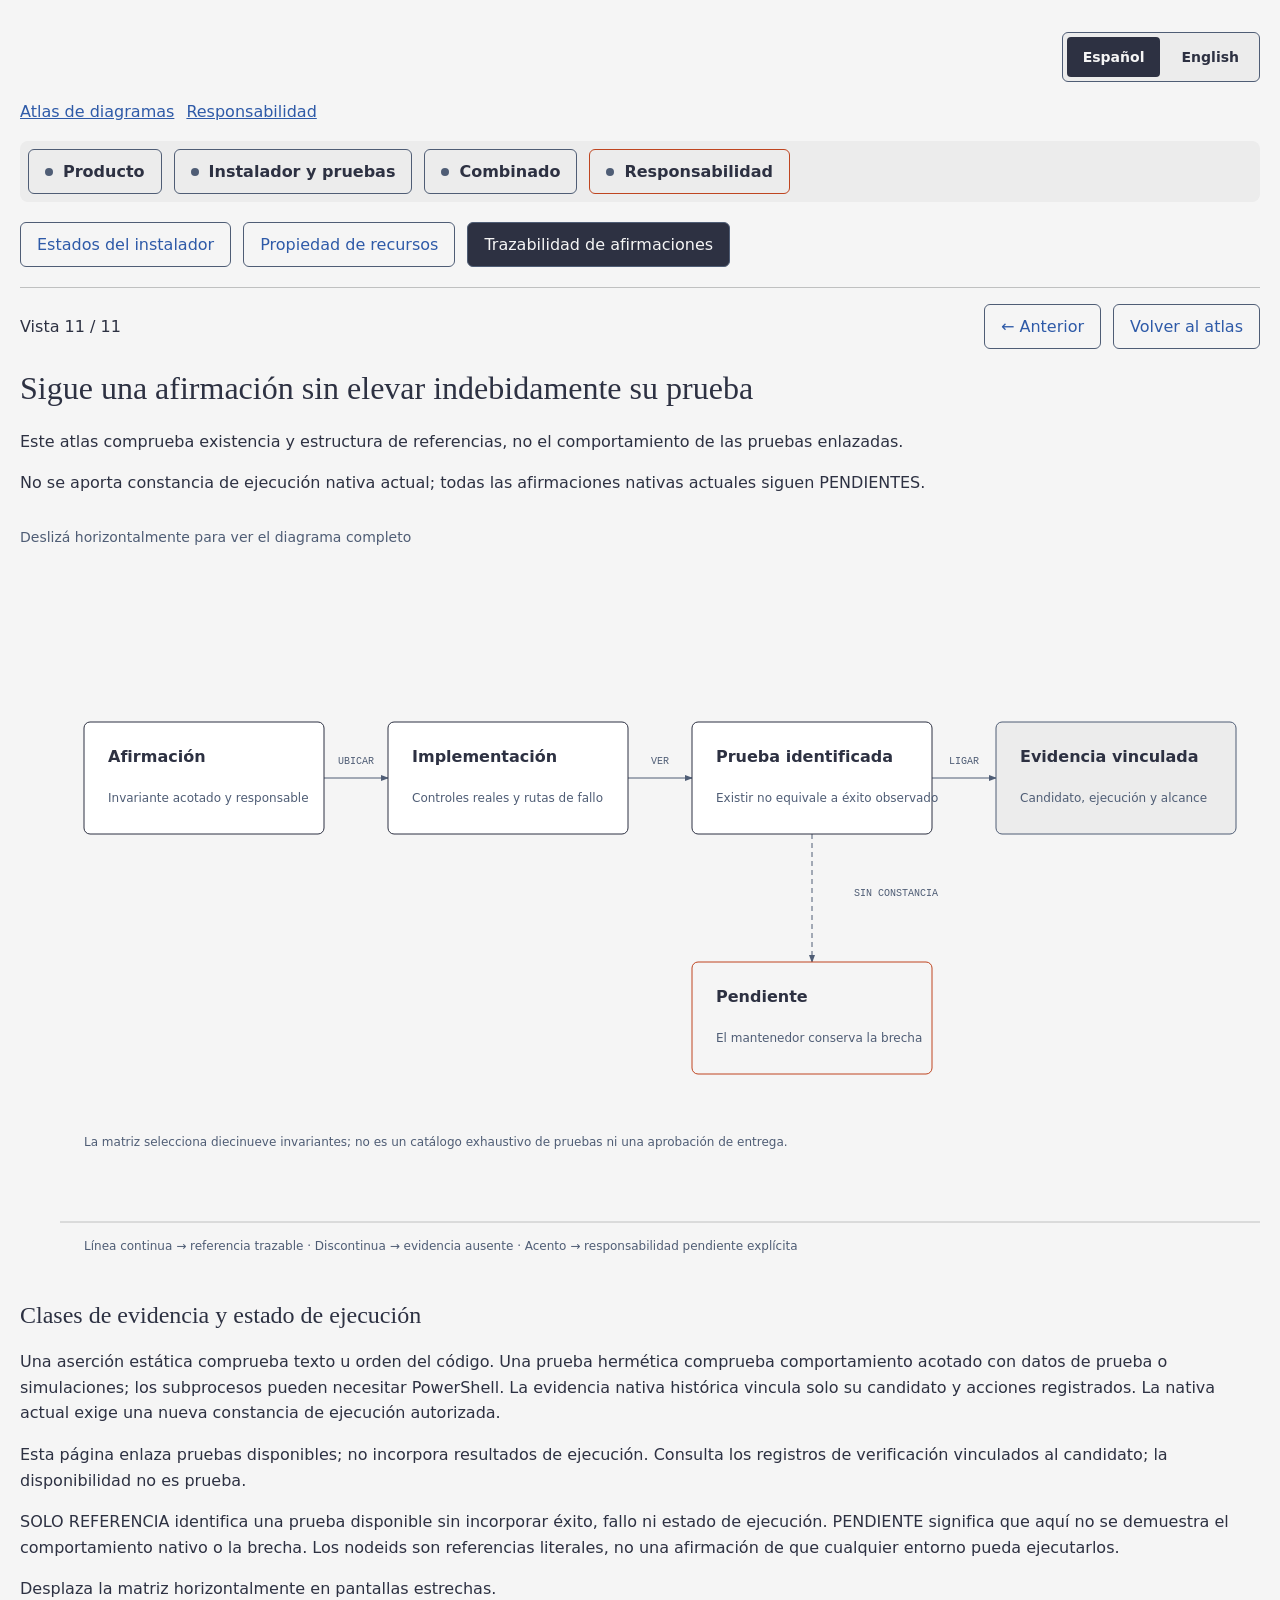
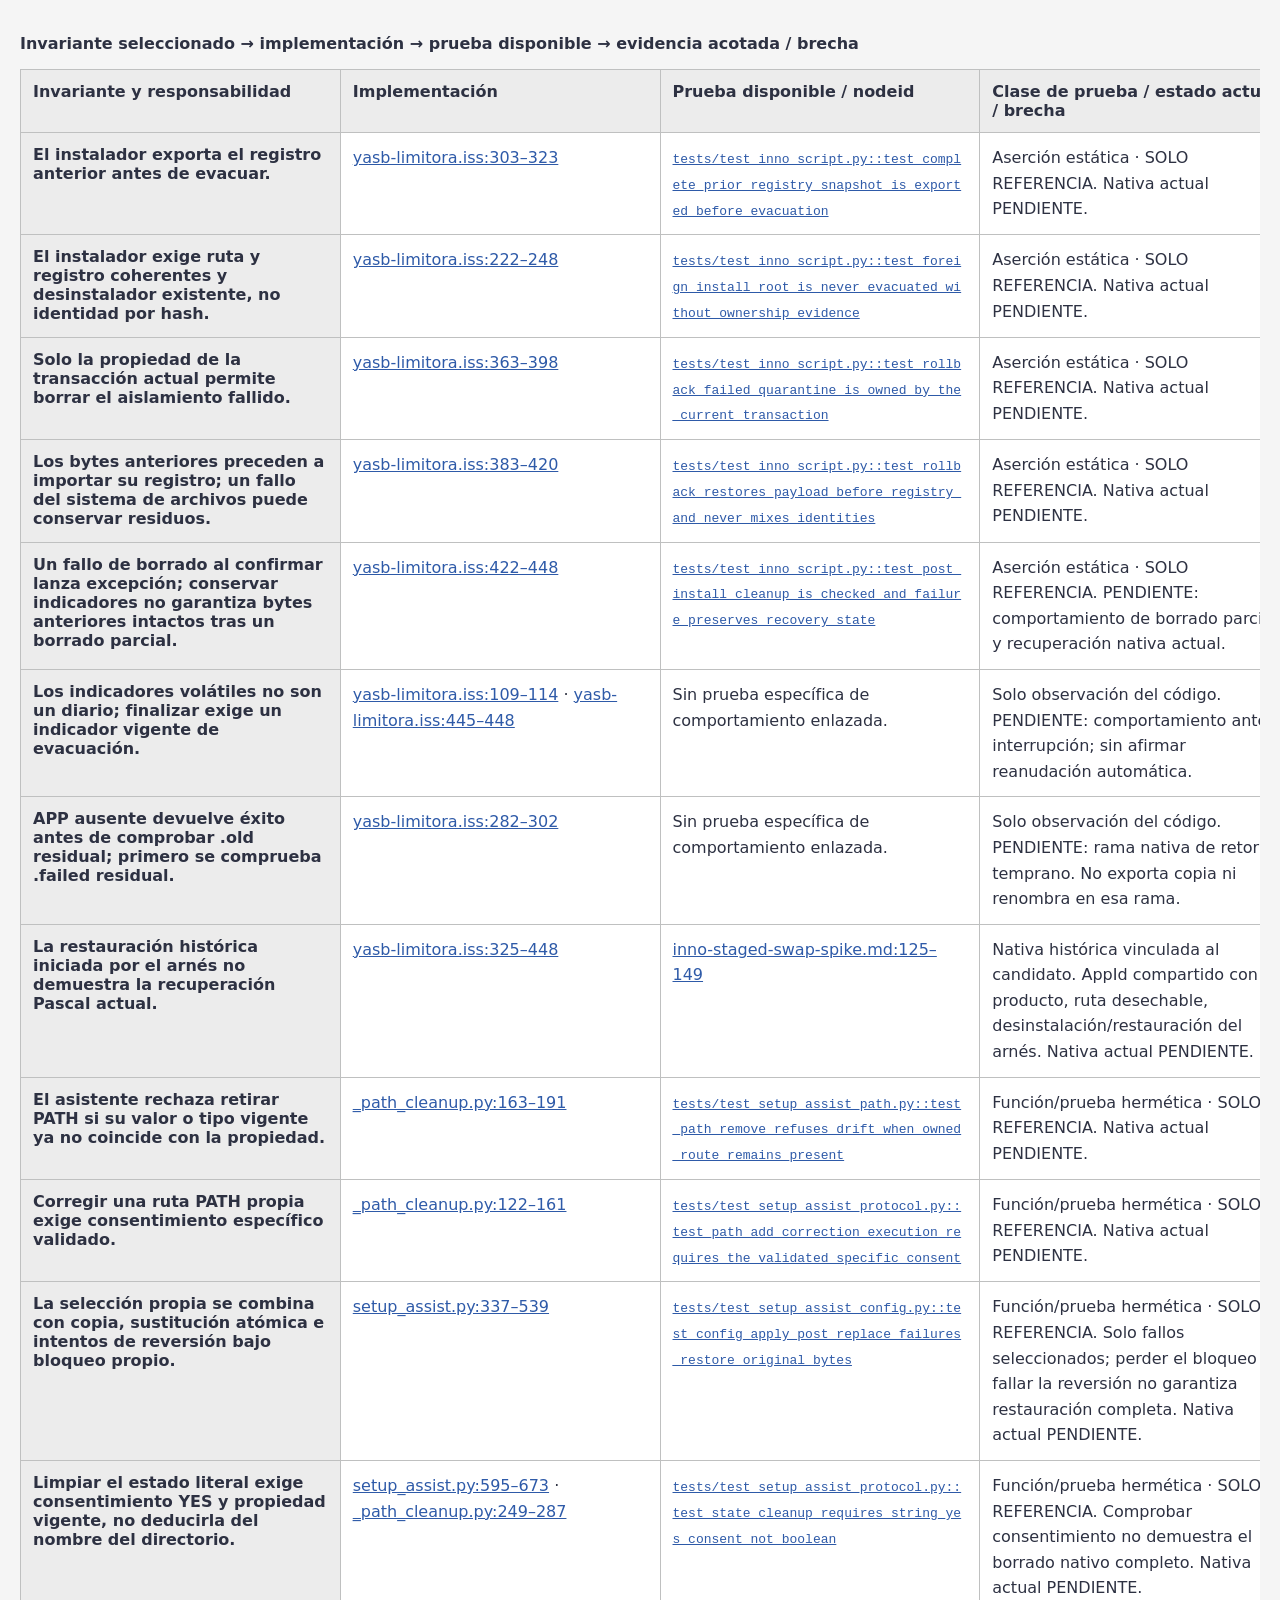
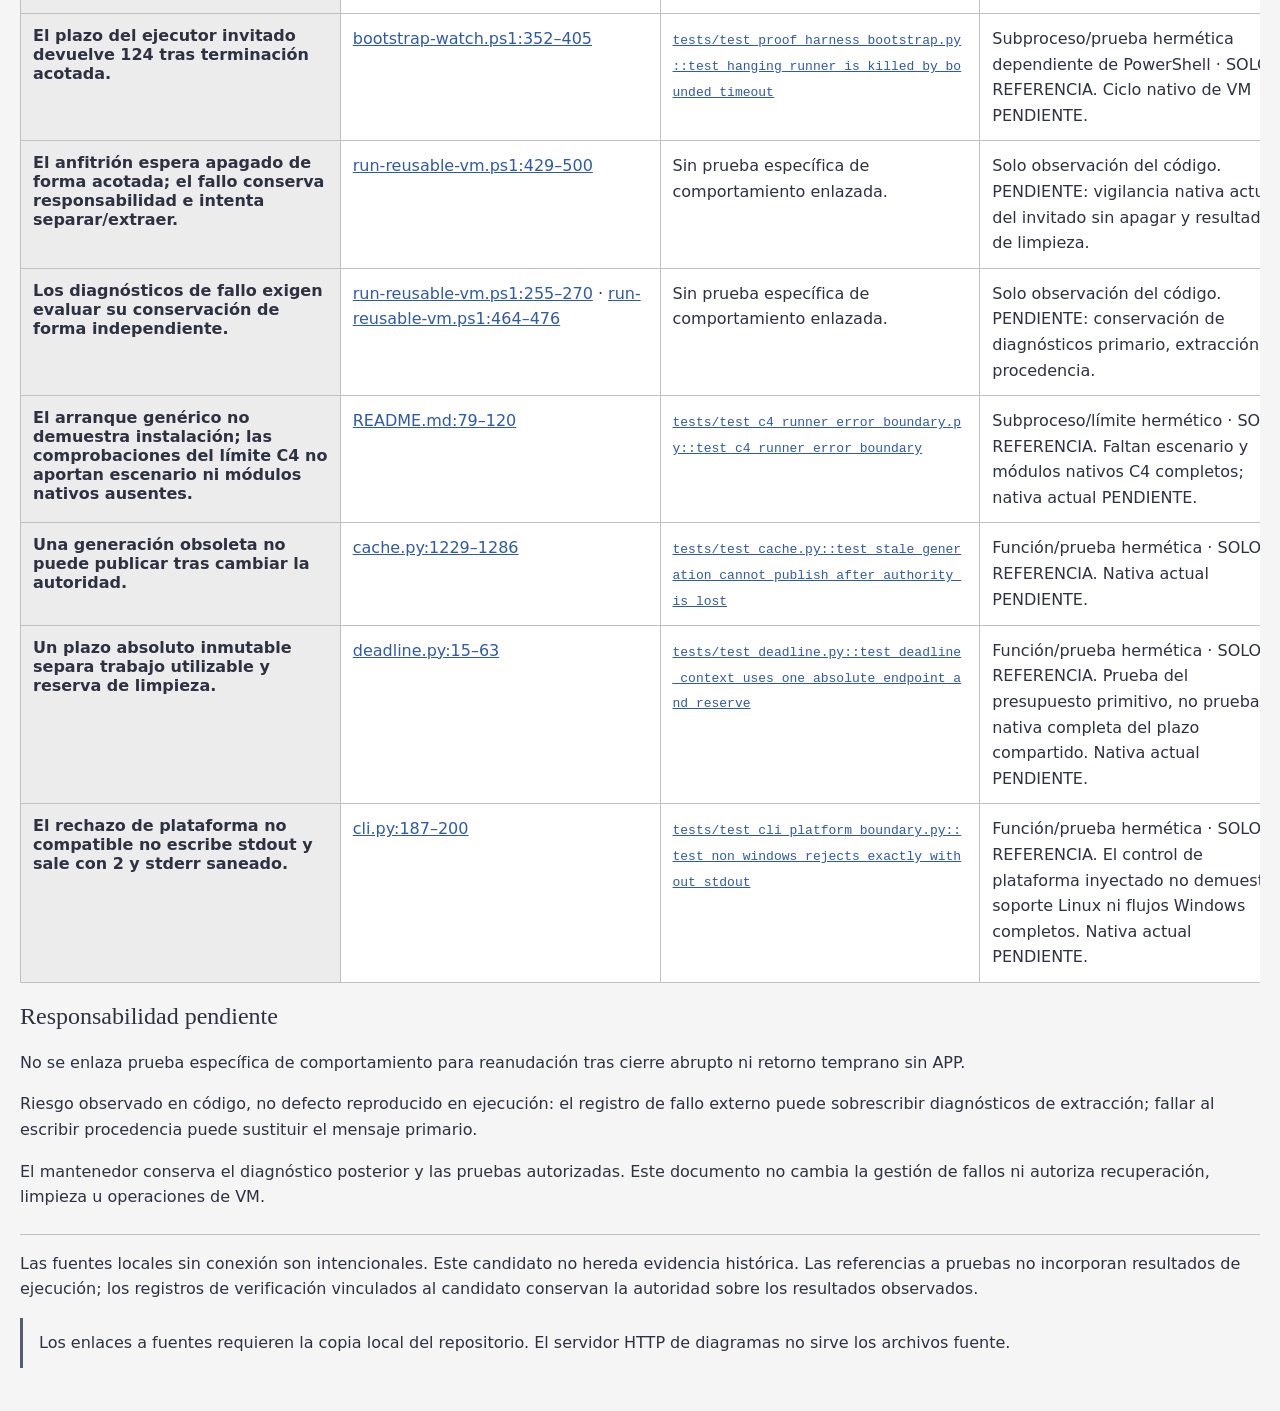
==== docs/diagramas/claim-traceability.html @ 2fb59632 "docs(atlas): trace invariants to implementation tests and evidence gaps" ====
<!doctype html>
<html lang="en"><head><meta charset="utf-8"><meta name="viewport" content="width=device-width, initial-scale=1"><title>Claim traceability</title><style>
body{margin:0;background:#f5f5f5;color:#2d3142;font-family:'Geist',system-ui,sans-serif}main{max-width:1280px;margin:auto;padding:32px 20px}h1,h2{font-family:'Instrument Serif',serif;font-weight:400}p,td{line-height:1.6}a{color:#2e5aa8}code{overflow-wrap:anywhere}footer{border-top:1px solid #bfc0c0;margin-top:24px}
.breadcrumb,.section-nav,.area-nav,.page-nav{display:flex;flex-wrap:wrap;gap:12px;margin:20px 0;align-items:center}.section-nav{padding:8px;background:#ececec;border-radius:8px}.section-nav a,.area-nav a,.page-nav a{padding:12px 16px;border:1px solid #4f5d75;border-radius:6px;text-decoration:none}.section-nav a{display:flex;align-items:center;gap:10px;color:#2d3142;font-weight:600}.section-nav a::before{content:'';width:8px;height:8px;border-radius:50%;background:#4f5d75;display:inline-block;flex-shrink:0}.section-nav [aria-current=location]{border-color:#bf4520}.area-nav [aria-current=page]{background:#2d3142;color:#f5f5f5}.page-nav{border-top:1px solid #bfc0c0;padding-top:16px}.progress{margin-right:auto}a:focus-visible,button:focus-visible{outline:3px solid #2e5aa8;outline-offset:4px}
[hidden]{display:none!important}#language-controls{width:fit-content;margin-left:auto;border:1px solid #4f5d75;border-radius:6px;padding:4px;background:#ececec}#language-controls button{font:600 14px system-ui,sans-serif;min-height:40px;padding:8px 16px;border:0;background:transparent;color:#2d3142;cursor:pointer}#language-controls [aria-pressed=true]{background:#2d3142;color:#f5f5f5;border-radius:4px}
figure{container-type:inline-size}.scroll-hint{display:none;font-size:14px;color:#4f5d75}.diagram-container{width:100%;overflow-x:auto}svg{display:block;width:100%;min-width:1280px}.name{font:600 16px system-ui,sans-serif;fill:#2d3142}.detail{font:400 12px system-ui,sans-serif;fill:#4f5d75}.tag{font:500 10px ui-monospace,monospace;fill:#4f5d75}.legend{font:400 12px system-ui,sans-serif;fill:#4f5d75}.table-container{overflow-x:auto}table{border-collapse:collapse;min-width:1280px;width:100%;background:#fff;table-layout:fixed}caption{text-align:left;font-weight:600;margin:16px 0}th,td{padding:12px;text-align:left;vertical-align:top;border:1px solid #bfc0c0;overflow-wrap:anywhere}th{background:#ececec}.source-hint{border-left:3px solid #4f5d75;padding:12px 16px}
@container(width < 1280px){.scroll-hint{display:block}}@media(max-width:640px){main{padding:20px 16px}.progress{flex-basis:100%}.section-nav a{padding:10px 12px}}@media print{.scroll-hint{display:none}}@media print{svg,table{min-width:0}.diagram-container,.table-container{overflow-x:visible}#language-controls{display:none}}
</style></head><body><main>
<div id="language-controls" hidden role="group" aria-label="Language" data-i18n-label="Language"><button type="button" data-language="es" lang="es" aria-pressed="false">Español</button> <button type="button" data-language="en" lang="en" aria-pressed="false">English</button></div>
<nav class="breadcrumb" aria-label="Breadcrumb" data-i18n-label="Breadcrumb"><a href="index.html">Diagram atlas</a><a href="index.html#responsibility">Responsibility</a></nav>
<nav class="section-nav" aria-label="Sections" data-i18n-label="Sections"><a href="index.html#product">Product</a><a href="index.html#installer">Installer &amp; proof</a><a href="index.html#combined">Combined</a><a href="index.html#responsibility" aria-current="location">Responsibility</a></nav>
<nav class="area-nav" aria-label="Area navigation" data-i18n-label="Area navigation"><a href="installer-states.html">Installer states</a><a href="resource-ownership.html">Resource ownership</a><a href="claim-traceability.html" aria-current="page">Claim traceability</a></nav>
<nav class="page-nav" aria-label="Reading order" data-i18n-label="Reading order"><span class="progress">View 11 / 11</span><a rel="prev" href="resource-ownership.html">← Previous</a><a rel="next" href="index.html">Back to the atlas</a></nav>
<h1>Follow a claim without promoting its proof</h1>
<p>This atlas checks reference existence and structure, not the behavior of the referenced tests.</p>
<p>No native-current execution receipt is supplied; all current native claims remain PENDING.</p>
<figure style="margin:0"><p class="scroll-hint">Scroll horizontally to see the full diagram</p><div class="diagram-container"><svg xmlns="http://www.w3.org/2000/svg" viewBox="0 0 1280 720" role="img" aria-labelledby="claim-traceability-title claim-traceability-desc">
<title id="claim-traceability-title">Claim traceability</title><desc id="claim-traceability-desc">A claim links to implementation and a named test, but evidence remains bounded by execution, candidate identity and scope; missing proof stays pending.</desc><defs><marker id="arrow" markerWidth="8" markerHeight="6" refX="7" refY="3" orient="auto"><polygon points="0 0,8 3,0 6" fill="#4f5d75"/></marker></defs><rect width="1280" height="720" fill="#f5f5f5"/>
<path d="M 304 216 H 368" fill="none" stroke="#4f5d75" marker-end="url(#arrow)"/><path d="M 608 216 H 672" fill="none" stroke="#4f5d75" marker-end="url(#arrow)"/><path d="M 912 216 H 976" fill="none" stroke="#4f5d75" marker-end="url(#arrow)"/><path d="M 792 272 V 400" fill="none" stroke="#4f5d75" stroke-dasharray="5,4" marker-end="url(#arrow)"/>
<rect x="308" y="188" width="56" height="20" fill="#f5f5f5"/><text x="336" y="202" text-anchor="middle" class="tag">LOCATE</text><rect x="612" y="188" width="56" height="20" fill="#f5f5f5"/><text x="640" y="202" text-anchor="middle" class="tag">CHECK</text><rect x="916" y="188" width="56" height="20" fill="#f5f5f5"/><text x="944" y="202" text-anchor="middle" class="tag">BIND</text><rect x="804" y="320" width="144" height="20" fill="#f5f5f5"/><text x="876" y="334" text-anchor="middle" class="tag">MISSING RECEIPT</text>
<g data-node="claim"><rect x="64" y="160" width="240" height="112" rx="6" fill="#fff" stroke="#2d3142"/><text x="88" y="200" class="name">Claim</text><text x="88" y="240" class="detail">Narrow invariant and owner</text></g>
<g data-node="implementation"><rect x="368" y="160" width="240" height="112" rx="6" fill="#fff" stroke="#2d3142"/><text x="392" y="200" class="name">Implementation</text><text x="392" y="240" class="detail">Actual guards and failure paths</text></g>
<g data-node="test"><rect x="672" y="160" width="240" height="112" rx="6" fill="#fff" stroke="#2d3142"/><text x="696" y="200" class="name">Named test</text><text x="696" y="240" class="detail">Existence is not an observed pass</text></g>
<g data-node="evidence"><rect x="976" y="160" width="240" height="112" rx="6" fill="#ececec" stroke="#4f5d75"/><text x="1000" y="200" class="name">Bound evidence</text><text x="1000" y="240" class="detail">Candidate, execution and scope</text></g>
<g data-node="pending"><rect x="672" y="400" width="240" height="112" rx="6" fill="#f5f5f5" stroke="#bf4520"/><text x="696" y="440" class="name">Pending</text><text x="696" y="480" class="detail">Maintainer retains the gap</text></g>
<text x="64" y="584" class="detail">The matrix selects nineteen invariants; it is not an exhaustive proof catalog or a delivery approval.</text>
<line x1="40" y1="660" x2="1240" y2="660" stroke="#bfc0c0"/><text x="64" y="688" class="legend">Solid → traceable reference · Dashed → missing evidence · Accent → explicit unresolved responsibility</text>
</svg></div></figure>
<h2>Evidence classes and execution status</h2>
<p>Static source assertion checks source text or ordering. Hermetic function/test checks bounded behavior with fixtures or fakes; subprocess tests may need PowerShell. Native historical evidence binds only its recorded candidate and actions. Native current requires a new authorized execution receipt.</p>
<p>This page links available tests; it embeds no execution result. Consult candidate-bound verification records; availability is not proof.</p>
<p>REFERENCE ONLY labels an available test without embedding a pass, failure or execution status. PENDING means the stated native behavior or gap is not established here. Test nodeids are literal references, not a claim that every environment can run them.</p>
<p>Scroll the matrix horizontally on narrow screens.</p>
<div class="table-container" role="region" aria-label="Invariant matrix" data-i18n-label="Invariant matrix" tabindex="0"><table><caption>Selected invariant → implementation → available test → bounded evidence / gap</caption><thead><tr><th scope="col">Invariant and responsibility</th><th scope="col">Implementation</th><th scope="col">Available test / nodeid</th><th scope="col">Proof class / current status / gap</th></tr></thead><tbody>
<tr data-invariant="snapshot"><th scope="row">Installer exports prior registry before evacuation.</th><td><a class="implementation" href="../../packaging/inno/yasb-limitora.iss#L303-L323">yasb-limitora.iss:303–323</a></td><td><a href="../../tests/test_inno_script.py#L214-L214" data-test-node="tests/test_inno_script.py::test_complete_prior_registry_snapshot_is_exported_before_evacuation"><code>tests/test_inno_script.py::test_complete_prior_registry_snapshot_is_exported_before_evacuation</code></a></td><td>Static source assertion · REFERENCE ONLY. Native current PENDING.</td></tr>
<tr data-invariant="ownership"><th scope="row">Installer requires coherent path, registry and existing uninstaller, not a digest identity.</th><td><a class="implementation" href="../../packaging/inno/yasb-limitora.iss#L222-L248">yasb-limitora.iss:222–248</a></td><td><a href="../../tests/test_inno_script.py#L266-L266" data-test-node="tests/test_inno_script.py::test_foreign_install_root_is_never_evacuated_without_ownership_evidence"><code>tests/test_inno_script.py::test_foreign_install_root_is_never_evacuated_without_ownership_evidence</code></a></td><td>Static source assertion · REFERENCE ONLY. Native current PENDING.</td></tr>
<tr data-invariant="quarantine"><th scope="row">Only current-transaction ownership permits failed-quarantine deletion.</th><td><a class="implementation" href="../../packaging/inno/yasb-limitora.iss#L363-L398">yasb-limitora.iss:363–398</a></td><td><a href="../../tests/test_inno_script.py#L446-L446" data-test-node="tests/test_inno_script.py::test_rollback_failed_quarantine_is_owned_by_the_current_transaction"><code>tests/test_inno_script.py::test_rollback_failed_quarantine_is_owned_by_the_current_transaction</code></a></td><td>Static source assertion · REFERENCE ONLY. Native current PENDING.</td></tr>
<tr data-invariant="restore-order"><th scope="row">Prior bytes precede prior registry import; filesystem failure can retain residuals.</th><td><a class="implementation" href="../../packaging/inno/yasb-limitora.iss#L383-L420">yasb-limitora.iss:383–420</a></td><td><a href="../../tests/test_inno_script.py#L411-L411" data-test-node="tests/test_inno_script.py::test_rollback_restores_payload_before_registry_and_never_mixes_identities"><code>tests/test_inno_script.py::test_rollback_restores_payload_before_registry_and_never_mixes_identities</code></a></td><td>Static source assertion · REFERENCE ONLY. Native current PENDING.</td></tr>
<tr data-invariant="commit"><th scope="row">Commit deletion failure raises; retained flags do not guarantee intact old bytes after partial deletion.</th><td><a class="implementation" href="../../packaging/inno/yasb-limitora.iss#L422-L448">yasb-limitora.iss:422–448</a></td><td><a href="../../tests/test_inno_script.py#L349-L349" data-test-node="tests/test_inno_script.py::test_post_install_cleanup_is_checked_and_failure_preserves_recovery_state"><code>tests/test_inno_script.py::test_post_install_cleanup_is_checked_and_failure_preserves_recovery_state</code></a></td><td>Static source assertion · REFERENCE ONLY. PENDING: partial-deletion behavior and current native rollback.</td></tr>
<tr data-invariant="crash-resume"><th scope="row">Volatile flags are not a journal; deinitialization requires a live evacuation flag.</th><td><a class="implementation" href="../../packaging/inno/yasb-limitora.iss#L109-L114">yasb-limitora.iss:109–114</a> · <a class="implementation" href="../../packaging/inno/yasb-limitora.iss#L445-L448">yasb-limitora.iss:445–448</a></td><td data-gap="pending">No dedicated behavior test linked.</td><td>Source observation only. PENDING: interruption behavior; no automatic crash-resume claim.</td></tr>
<tr data-invariant="empty-app"><th scope="row">Absent APP returns success before stale .old checking; stale .failed is checked first.</th><td><a class="implementation" href="../../packaging/inno/yasb-limitora.iss#L282-L302">yasb-limitora.iss:282–302</a></td><td data-gap="pending">No dedicated behavior test linked.</td><td>Source observation only. PENDING: native early-return branch. No snapshot export or rename in that branch.</td></tr>
<tr data-invariant="historical-fallback"><th scope="row">Historical harness-initiated restoration is not current Pascal rollback proof.</th><td><a class="implementation" href="../../packaging/inno/yasb-limitora.iss#L325-L448">yasb-limitora.iss:325–448</a></td><td data-gap="pending"><a href="../release/0.2.0/evidence/inno-staged-swap-spike.md#L125-L149">inno-staged-swap-spike.md:125–149</a></td><td>Native historical, candidate-bound. Shared product AppId, disposable path, harness uninstall/restore. Native current PENDING.</td></tr>
<tr data-invariant="path-drift"><th scope="row">Assistant refuses removal when live PATH value or type no longer matches ownership.</th><td><a class="implementation" href="../../src/yasb_limitora/_path_cleanup.py#L163-L191">_path_cleanup.py:163–191</a></td><td><a href="../../tests/test_setup_assist_path.py#L177-L177" data-test-node="tests/test_setup_assist_path.py::test_path_remove_refuses_drift_when_owned_route_remains_present"><code>tests/test_setup_assist_path.py::test_path_remove_refuses_drift_when_owned_route_remains_present</code></a></td><td>Hermetic function/test · REFERENCE ONLY. Native current PENDING.</td></tr>
<tr data-invariant="path-consent"><th scope="row">Correction of an owned PATH route needs specific validated consent.</th><td><a class="implementation" href="../../src/yasb_limitora/_path_cleanup.py#L122-L161">_path_cleanup.py:122–161</a></td><td><a href="../../tests/test_setup_assist_protocol.py#L189-L189" data-test-node="tests/test_setup_assist_protocol.py::test_path_add_correction_execution_requires_the_validated_specific_consent"><code>tests/test_setup_assist_protocol.py::test_path_add_correction_execution_requires_the_validated_specific_consent</code></a></td><td>Hermetic function/test · REFERENCE ONLY. Native current PENDING.</td></tr>
<tr data-invariant="config-rollback"><th scope="row">Owned selection merges with backup, atomic replacement and lease-guarded rollback attempts.</th><td><a class="implementation" href="../../src/yasb_limitora/setup_assist.py#L337-L539">setup_assist.py:337–539</a></td><td><a href="../../tests/test_setup_assist_config.py#L114-L114" data-test-node="tests/test_setup_assist_config.py::test_config_apply_post_replace_failures_restore_original_bytes"><code>tests/test_setup_assist_config.py::test_config_apply_post_replace_failures_restore_original_bytes</code></a></td><td>Hermetic function/test · REFERENCE ONLY. Selected failures only; lease loss or rollback failure is not a full-restoration guarantee. Native current PENDING.</td></tr>
<tr data-invariant="state-consent"><th scope="row">Literal state cleanup needs YES consent and live ownership, not a directory-name guess.</th><td><a class="implementation" href="../../src/yasb_limitora/setup_assist.py#L595-L673">setup_assist.py:595–673</a> · <a class="implementation" href="../../src/yasb_limitora/_path_cleanup.py#L249-L287">_path_cleanup.py:249–287</a></td><td><a href="../../tests/test_setup_assist_protocol.py#L364-L364" data-test-node="tests/test_setup_assist_protocol.py::test_state_cleanup_requires_string_yes_consent_not_boolean"><code>tests/test_setup_assist_protocol.py::test_state_cleanup_requires_string_yes_consent_not_boolean</code></a></td><td>Hermetic function/test · REFERENCE ONLY. Consent check is not complete native deletion proof. Native current PENDING.</td></tr>
<tr data-invariant="guest-timeout"><th scope="row">Guest runner timeout reports 124 after bounded termination.</th><td><a class="implementation" href="../../proof-harness/guest/bootstrap-watch.ps1#L352-L405">bootstrap-watch.ps1:352–405</a></td><td><a href="../../tests/test_proof_harness_bootstrap.py#L287-L287" data-test-node="tests/test_proof_harness_bootstrap.py::test_hanging_runner_is_killed_by_bounded_timeout"><code>tests/test_proof_harness_bootstrap.py::test_hanging_runner_is_killed_by_bounded_timeout</code></a></td><td>Hermetic subprocess/test, PowerShell-dependent · REFERENCE ONLY. Native VM lifecycle PENDING.</td></tr>
<tr data-invariant="host-watchdog"><th scope="row">Host waits bounded for Off; failure retains responsibility and attempts detach/extraction.</th><td><a class="implementation" href="../../proof-harness/host/run-reusable-vm.ps1#L429-L500">run-reusable-vm.ps1:429–500</a></td><td data-gap="pending">No dedicated behavior test linked.</td><td>Source observation only. PENDING: current native guest-not-Off watchdog and cleanup outcome.</td></tr>
<tr data-invariant="extraction-diagnostics"><th scope="row">Failure diagnostics require independent custody assessment.</th><td><a class="implementation" href="../../proof-harness/host/run-reusable-vm.ps1#L255-L270">run-reusable-vm.ps1:255–270</a> · <a class="implementation" href="../../proof-harness/host/run-reusable-vm.ps1#L464-L476">run-reusable-vm.ps1:464–476</a></td><td data-gap="pending">No dedicated behavior test linked.</td><td>Source observation only. PENDING: primary/extraction/provenance diagnostic preservation.</td></tr>
<tr data-invariant="proof-scope"><th scope="row">Generic bootstrap is not installer proof; C4 boundary checks do not supply absent native scenario/modules.</th><td><a class="implementation" href="../../proof-harness/README.md#L79-L120">README.md:79–120</a></td><td><a href="../../tests/test_c4_runner_error_boundary.py#L50-L50" data-test-node="tests/test_c4_runner_error_boundary.py::test_c4_runner_error_boundary"><code>tests/test_c4_runner_error_boundary.py::test_c4_runner_error_boundary</code></a></td><td>Hermetic subprocess/boundary · REFERENCE ONLY. C4 full native scenario/modules absent; native current PENDING.</td></tr>
<tr data-invariant="cache-authority"><th scope="row">Stale generation cannot publish after authority changes.</th><td><a class="implementation" href="../../src/yasb_limitora/cache.py#L1229-L1286">cache.py:1229–1286</a></td><td><a href="../../tests/test_cache.py#L800-L800" data-test-node="tests/test_cache.py::test_stale_generation_cannot_publish_after_authority_is_lost"><code>tests/test_cache.py::test_stale_generation_cannot_publish_after_authority_is_lost</code></a></td><td>Hermetic function/test · REFERENCE ONLY. Native current PENDING.</td></tr>
<tr data-invariant="deadline"><th scope="row">One immutable absolute deadline separates usable work and cleanup reserve.</th><td><a class="implementation" href="../../src/yasb_limitora/deadline.py#L15-L63">deadline.py:15–63</a></td><td><a href="../../tests/test_deadline.py#L6-L6" data-test-node="tests/test_deadline.py::test_deadline_context_uses_one_absolute_endpoint_and_reserve"><code>tests/test_deadline.py::test_deadline_context_uses_one_absolute_endpoint_and_reserve</code></a></td><td>Hermetic function/test · REFERENCE ONLY. Primitive budget test, not complete native shared-deadline proof. Native current PENDING.</td></tr>
<tr data-invariant="platform-streams"><th scope="row">Unsupported-platform rejection writes no stdout and exits 2 with sanitized stderr.</th><td><a class="implementation" href="../../src/yasb_limitora/cli.py#L187-L200">cli.py:187–200</a></td><td><a href="../../tests/test_cli_platform_boundary.py#L20-L20" data-test-node="tests/test_cli_platform_boundary.py::test_non_windows_rejects_exactly_without_stdout"><code>tests/test_cli_platform_boundary.py::test_non_windows_rejects_exactly_without_stdout</code></a></td><td>Hermetic function/test · REFERENCE ONLY. Injected platform gate is not Linux support or complete Windows stream proof. Native current PENDING.</td></tr>
</tbody></table></div>
<h2>Unresolved responsibility</h2>
<p>No dedicated behavior test is linked for crash resume or the empty-APP early return.</p>
<p>Source-observed concern, not a runtime-reproduced defect: extraction diagnostics may be overwritten by the outer failure record; provenance-write failure may replace the primary message.</p>
<p>The maintainer owns further diagnosis and authorized proof. This document neither changes failure handling nor authorizes recovery, cleanup or VM operations.</p>
<footer><p>Offline system fonts are intentional. Historical evidence is not inherited by this candidate. Test references embed no execution result; candidate-bound verification records remain the authority for observed outcomes.</p></footer>
<p class="source-hint">Source links require the local checkout. The diagram-only HTTP server does not serve source files.</p>
</main><script>
(() => {
  'use strict';
  const translations = {
    "Claim traceability": "Trazabilidad de afirmaciones", "Language": "Idioma", "Breadcrumb": "Ruta de navegación", "Sections": "Secciones", "Area navigation": "Navegación por áreas", "Reading order": "Orden de lectura", "Diagram atlas": "Atlas de diagramas", "Product": "Producto", "Installer & proof": "Instalador y pruebas", "Combined": "Combinado", "Responsibility": "Responsabilidad", "Installer states": "Estados del instalador", "Resource ownership": "Propiedad de recursos", "View 11 / 11": "Vista 11 / 11", "← Previous": "← Anterior", "Back to the atlas": "Volver al atlas",
    "Follow a claim without promoting its proof": "Sigue una afirmación sin elevar indebidamente su prueba",
    "This atlas checks reference existence and structure, not the behavior of the referenced tests.": "Este atlas comprueba existencia y estructura de referencias, no el comportamiento de las pruebas enlazadas.",
    "No native-current execution receipt is supplied; all current native claims remain PENDING.": "No se aporta constancia de ejecución nativa actual; todas las afirmaciones nativas actuales siguen PENDIENTES.",
    "Scroll horizontally to see the full diagram": "Deslizá horizontalmente para ver el diagrama completo",
    "A claim links to implementation and a named test, but evidence remains bounded by execution, candidate identity and scope; missing proof stays pending.": "Una afirmación enlaza implementación y prueba identificada, pero la evidencia queda limitada por ejecución, identidad del candidato y alcance; lo no demostrado sigue pendiente.",
    "LOCATE": "UBICAR", "CHECK": "VER", "BIND": "LIGAR", "MISSING RECEIPT": "SIN CONSTANCIA", "Claim": "Afirmación", "Narrow invariant and owner": "Invariante acotado y responsable", "Implementation": "Implementación", "Actual guards and failure paths": "Controles reales y rutas de fallo", "Named test": "Prueba identificada", "Existence is not an observed pass": "Existir no equivale a éxito observado", "Bound evidence": "Evidencia vinculada", "Candidate, execution and scope": "Candidato, ejecución y alcance", "Pending": "Pendiente", "Maintainer retains the gap": "El mantenedor conserva la brecha",
    "The matrix selects nineteen invariants; it is not an exhaustive proof catalog or a delivery approval.": "La matriz selecciona diecinueve invariantes; no es un catálogo exhaustivo de pruebas ni una aprobación de entrega.",
    "Solid → traceable reference · Dashed → missing evidence · Accent → explicit unresolved responsibility": "Línea continua → referencia trazable · Discontinua → evidencia ausente · Acento → responsabilidad pendiente explícita",
    "Evidence classes and execution status": "Clases de evidencia y estado de ejecución",
    "Static source assertion checks source text or ordering. Hermetic function/test checks bounded behavior with fixtures or fakes; subprocess tests may need PowerShell. Native historical evidence binds only its recorded candidate and actions. Native current requires a new authorized execution receipt.": "Una aserción estática comprueba texto u orden del código. Una prueba hermética comprueba comportamiento acotado con datos de prueba o simulaciones; los subprocesos pueden necesitar PowerShell. La evidencia nativa histórica vincula solo su candidato y acciones registrados. La nativa actual exige una nueva constancia de ejecución autorizada.",
    "This page links available tests; it embeds no execution result. Consult candidate-bound verification records; availability is not proof.": "Esta página enlaza pruebas disponibles; no incorpora resultados de ejecución. Consulta los registros de verificación vinculados al candidato; la disponibilidad no es prueba.",
    "REFERENCE ONLY labels an available test without embedding a pass, failure or execution status. PENDING means the stated native behavior or gap is not established here. Test nodeids are literal references, not a claim that every environment can run them.": "SOLO REFERENCIA identifica una prueba disponible sin incorporar éxito, fallo ni estado de ejecución. PENDIENTE significa que aquí no se demuestra el comportamiento nativo o la brecha. Los nodeids son referencias literales, no una afirmación de que cualquier entorno pueda ejecutarlos.",
    "Scroll the matrix horizontally on narrow screens.": "Desplaza la matriz horizontalmente en pantallas estrechas.", "Invariant matrix": "Matriz de invariantes", "Selected invariant → implementation → available test → bounded evidence / gap": "Invariante seleccionado → implementación → prueba disponible → evidencia acotada / brecha", "Invariant and responsibility": "Invariante y responsabilidad", "Available test / nodeid": "Prueba disponible / nodeid", "Proof class / current status / gap": "Clase de prueba / estado actual / brecha", "·": "·",
    "Installer exports prior registry before evacuation.": "El instalador exporta el registro anterior antes de evacuar.", "Installer requires coherent path, registry and existing uninstaller, not a digest identity.": "El instalador exige ruta y registro coherentes y desinstalador existente, no identidad por hash.", "Only current-transaction ownership permits failed-quarantine deletion.": "Solo la propiedad de la transacción actual permite borrar el aislamiento fallido.", "Prior bytes precede prior registry import; filesystem failure can retain residuals.": "Los bytes anteriores preceden a importar su registro; un fallo del sistema de archivos puede conservar residuos.", "Commit deletion failure raises; retained flags do not guarantee intact old bytes after partial deletion.": "Un fallo de borrado al confirmar lanza excepción; conservar indicadores no garantiza bytes anteriores intactos tras un borrado parcial.",
    "Static source assertion · REFERENCE ONLY. Native current PENDING.": "Aserción estática · SOLO REFERENCIA. Nativa actual PENDIENTE.", "Static source assertion · REFERENCE ONLY. PENDING: partial-deletion behavior and current native rollback.": "Aserción estática · SOLO REFERENCIA. PENDIENTE: comportamiento de borrado parcial y recuperación nativa actual.",
    "Volatile flags are not a journal; deinitialization requires a live evacuation flag.": "Los indicadores volátiles no son un diario; finalizar exige un indicador vigente de evacuación.", "No dedicated behavior test linked.": "Sin prueba específica de comportamiento enlazada.", "Source observation only. PENDING: interruption behavior; no automatic crash-resume claim.": "Solo observación del código. PENDIENTE: comportamiento ante interrupción; sin afirmar reanudación automática.", "Absent APP returns success before stale .old checking; stale .failed is checked first.": "APP ausente devuelve éxito antes de comprobar .old residual; primero se comprueba .failed residual.", "Source observation only. PENDING: native early-return branch. No snapshot export or rename in that branch.": "Solo observación del código. PENDIENTE: rama nativa de retorno temprano. No exporta copia ni renombra en esa rama.",
    "Historical harness-initiated restoration is not current Pascal rollback proof.": "La restauración histórica iniciada por el arnés no demuestra la recuperación Pascal actual.", "Native historical, candidate-bound. Shared product AppId, disposable path, harness uninstall/restore. Native current PENDING.": "Nativa histórica vinculada al candidato. AppId compartido con el producto, ruta desechable, desinstalación/restauración del arnés. Nativa actual PENDIENTE.",
    "Assistant refuses removal when live PATH value or type no longer matches ownership.": "El asistente rechaza retirar PATH si su valor o tipo vigente ya no coincide con la propiedad.", "Correction of an owned PATH route needs specific validated consent.": "Corregir una ruta PATH propia exige consentimiento específico validado.", "Hermetic function/test · REFERENCE ONLY. Native current PENDING.": "Función/prueba hermética · SOLO REFERENCIA. Nativa actual PENDIENTE.",
    "Owned selection merges with backup, atomic replacement and lease-guarded rollback attempts.": "La selección propia se combina con copia, sustitución atómica e intentos de reversión bajo bloqueo propio.", "Hermetic function/test · REFERENCE ONLY. Selected failures only; lease loss or rollback failure is not a full-restoration guarantee. Native current PENDING.": "Función/prueba hermética · SOLO REFERENCIA. Solo fallos seleccionados; perder el bloqueo o fallar la reversión no garantiza restauración completa. Nativa actual PENDIENTE.", "Literal state cleanup needs YES consent and live ownership, not a directory-name guess.": "Limpiar el estado literal exige consentimiento YES y propiedad vigente, no deducirla del nombre del directorio.", "Hermetic function/test · REFERENCE ONLY. Consent check is not complete native deletion proof. Native current PENDING.": "Función/prueba hermética · SOLO REFERENCIA. Comprobar consentimiento no demuestra el borrado nativo completo. Nativa actual PENDIENTE.",
    "Guest runner timeout reports 124 after bounded termination.": "El plazo del ejecutor invitado devuelve 124 tras terminación acotada.", "Hermetic subprocess/test, PowerShell-dependent · REFERENCE ONLY. Native VM lifecycle PENDING.": "Subproceso/prueba hermética dependiente de PowerShell · SOLO REFERENCIA. Ciclo nativo de VM PENDIENTE.", "Host waits bounded for Off; failure retains responsibility and attempts detach/extraction.": "El anfitrión espera apagado de forma acotada; el fallo conserva responsabilidad e intenta separar/extraer.", "Source observation only. PENDING: current native guest-not-Off watchdog and cleanup outcome.": "Solo observación del código. PENDIENTE: vigilancia nativa actual del invitado sin apagar y resultado de limpieza.", "Failure diagnostics require independent custody assessment.": "Los diagnósticos de fallo exigen evaluar su conservación de forma independiente.", "Source observation only. PENDING: primary/extraction/provenance diagnostic preservation.": "Solo observación del código. PENDIENTE: conservación de diagnósticos primario, extracción y procedencia.",
    "Generic bootstrap is not installer proof; C4 boundary checks do not supply absent native scenario/modules.": "El arranque genérico no demuestra instalación; las comprobaciones del límite C4 no aportan escenario ni módulos nativos ausentes.", "Hermetic subprocess/boundary · REFERENCE ONLY. C4 full native scenario/modules absent; native current PENDING.": "Subproceso/límite hermético · SOLO REFERENCIA. Faltan escenario y módulos nativos C4 completos; nativa actual PENDIENTE.",
    "Stale generation cannot publish after authority changes.": "Una generación obsoleta no puede publicar tras cambiar la autoridad.", "One immutable absolute deadline separates usable work and cleanup reserve.": "Un plazo absoluto inmutable separa trabajo utilizable y reserva de limpieza.", "Hermetic function/test · REFERENCE ONLY. Primitive budget test, not complete native shared-deadline proof. Native current PENDING.": "Función/prueba hermética · SOLO REFERENCIA. Prueba del presupuesto primitivo, no prueba nativa completa del plazo compartido. Nativa actual PENDIENTE.", "Unsupported-platform rejection writes no stdout and exits 2 with sanitized stderr.": "El rechazo de plataforma no compatible no escribe stdout y sale con 2 y stderr saneado.", "Hermetic function/test · REFERENCE ONLY. Injected platform gate is not Linux support or complete Windows stream proof. Native current PENDING.": "Función/prueba hermética · SOLO REFERENCIA. El control de plataforma inyectado no demuestra soporte Linux ni flujos Windows completos. Nativa actual PENDIENTE.",
    "Unresolved responsibility": "Responsabilidad pendiente", "No dedicated behavior test is linked for crash resume or the empty-APP early return.": "No se enlaza prueba específica de comportamiento para reanudación tras cierre abrupto ni retorno temprano sin APP.",
    "Source-observed concern, not a runtime-reproduced defect: extraction diagnostics may be overwritten by the outer failure record; provenance-write failure may replace the primary message.": "Riesgo observado en código, no defecto reproducido en ejecución: el registro de fallo externo puede sobrescribir diagnósticos de extracción; fallar al escribir procedencia puede sustituir el mensaje primario.",
    "The maintainer owns further diagnosis and authorized proof. This document neither changes failure handling nor authorizes recovery, cleanup or VM operations.": "El mantenedor conserva el diagnóstico posterior y las pruebas autorizadas. Este documento no cambia la gestión de fallos ni autoriza recuperación, limpieza u operaciones de VM.",
    "Offline system fonts are intentional. Historical evidence is not inherited by this candidate. Test references embed no execution result; candidate-bound verification records remain the authority for observed outcomes.": "Las fuentes locales sin conexión son intencionales. Este candidato no hereda evidencia histórica. Las referencias a pruebas no incorporan resultados de ejecución; los registros de verificación vinculados al candidato conservan la autoridad sobre los resultados observados.",
    "Source links require the local checkout. The diagram-only HTTP server does not serve source files.": "Los enlaces a fuentes requieren la copia local del repositorio. El servidor HTTP de diagramas no sirve los archivos fuente."
  };
  const walker = document.createTreeWalker(document.documentElement, NodeFilter.SHOW_TEXT);
  const entries = [];
  while (walker.nextNode()) {
    const node = walker.currentNode;
    if (node.parentElement.closest('script, style, code, button')) continue;
    const english = node.textContent.trim();
    if (Object.prototype.hasOwnProperty.call(translations, english)) entries.push({node, original: node.textContent, english});
  }
  const controls = document.getElementById('language-controls');
  const buttons = controls.querySelectorAll('button');
  const applyLanguage = language => {
    for (const {node, original, english} of entries) node.textContent = original.replace(english, language === 'es' ? translations[english] : english);
    document.documentElement.lang = language;
    for (const element of document.querySelectorAll('[data-i18n-label]')) {
      const english = element.dataset.i18nLabel;
      element.setAttribute('aria-label', language === 'es' ? translations[english] : english);
    }
    for (const button of buttons) button.setAttribute('aria-pressed', String(button.dataset.language === language));
  };
  let language = 'es';
  try {
    const saved = localStorage.getItem('yasb-limitora-language');
    if (saved === 'es' || saved === 'en') language = saved;
  } catch (_) { /* Storage may be unavailable, including on file://. */ }
  applyLanguage(language);
  for (const button of buttons) button.addEventListener('click', () => {
    const selected = button.dataset.language;
    if (selected !== 'es' && selected !== 'en') return;
    applyLanguage(selected);
    try { localStorage.setItem('yasb-limitora-language', selected); } catch (_) { /* Session-only choice. */ }
  });
  controls.hidden = false;
})();
</script></body></html>
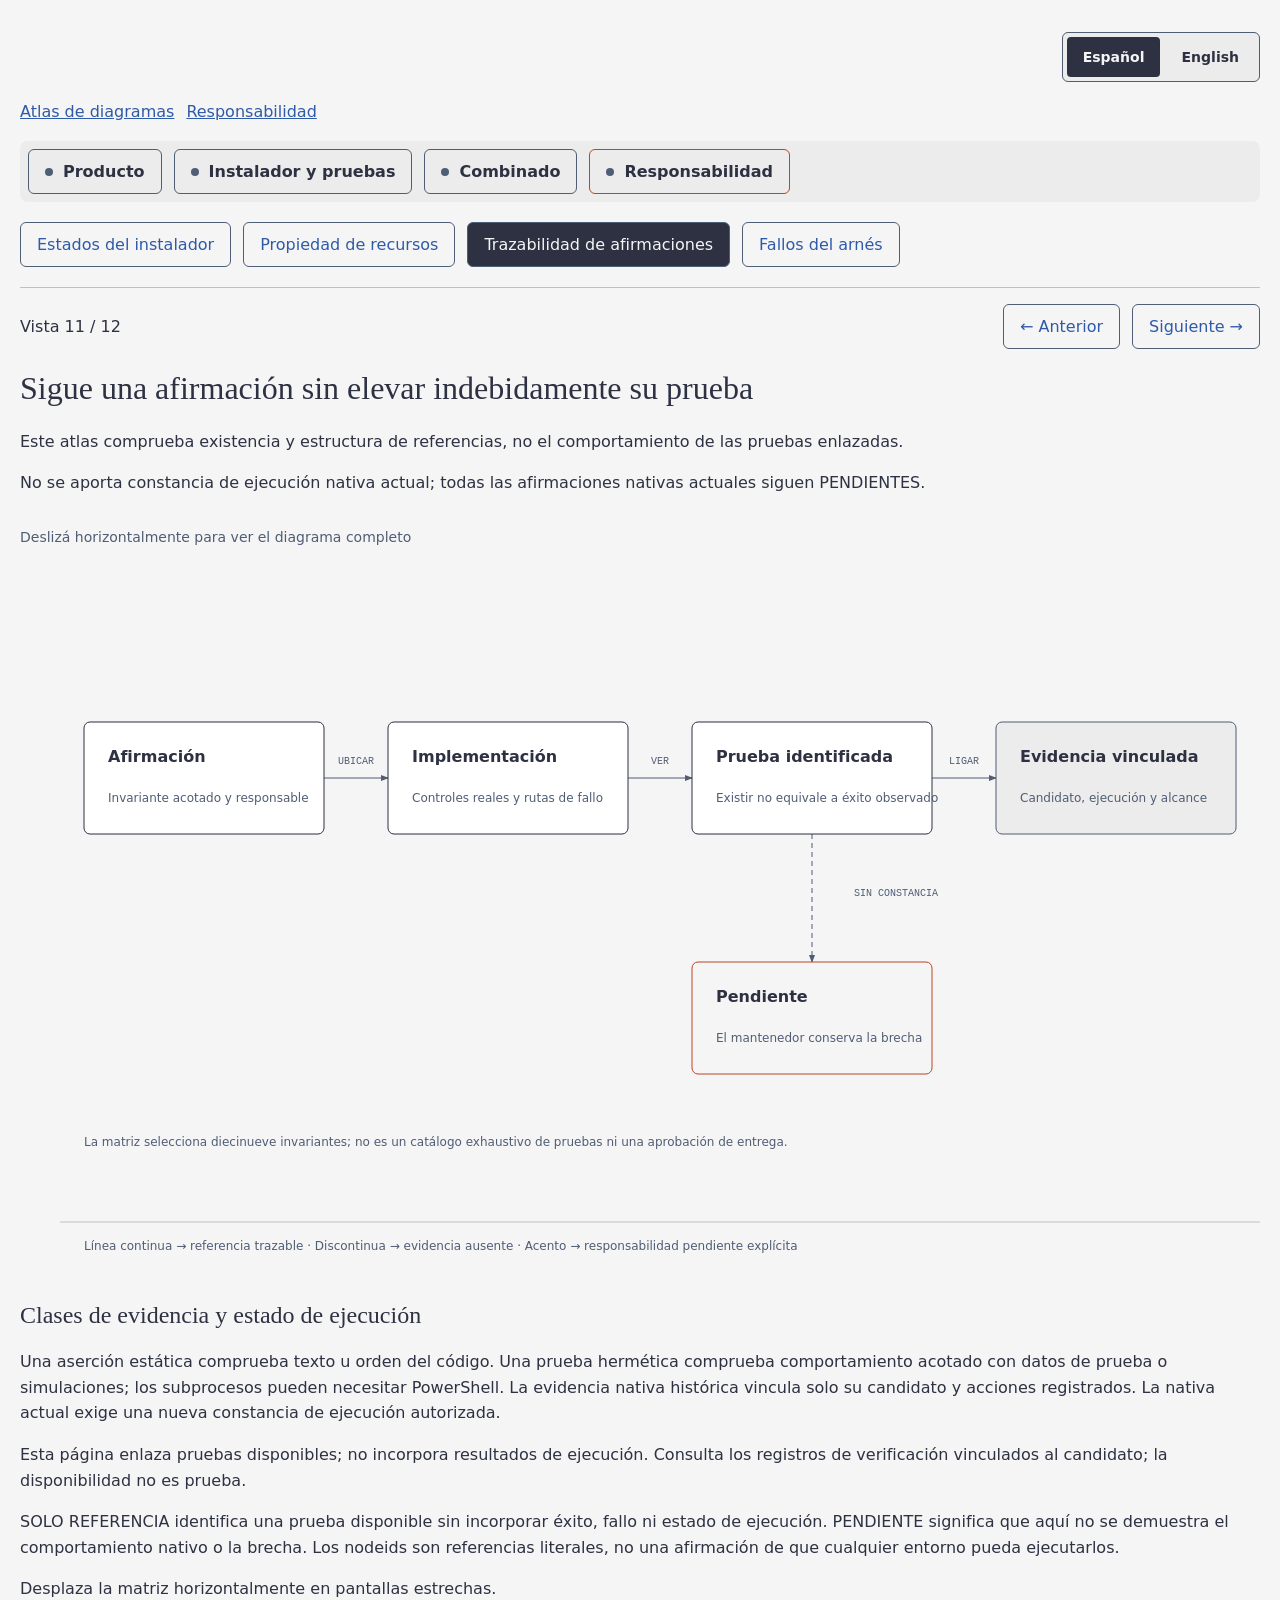
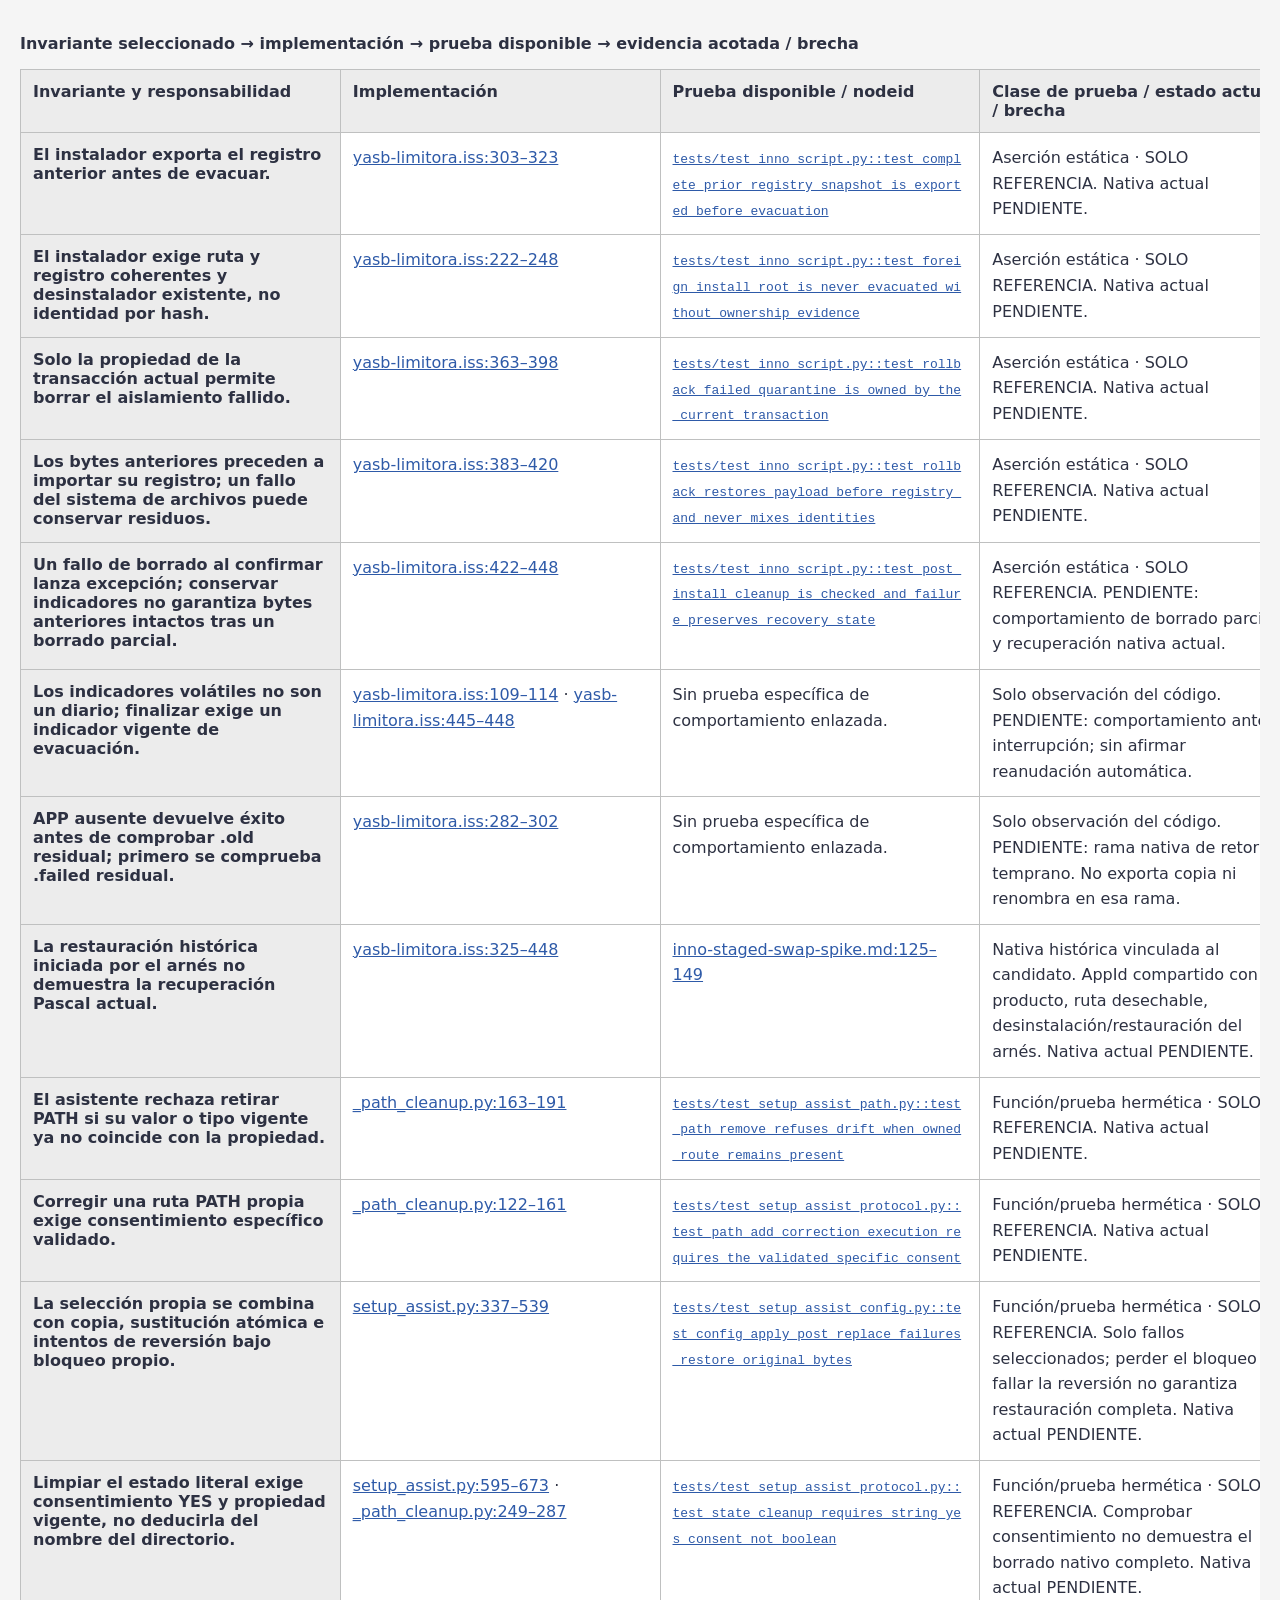
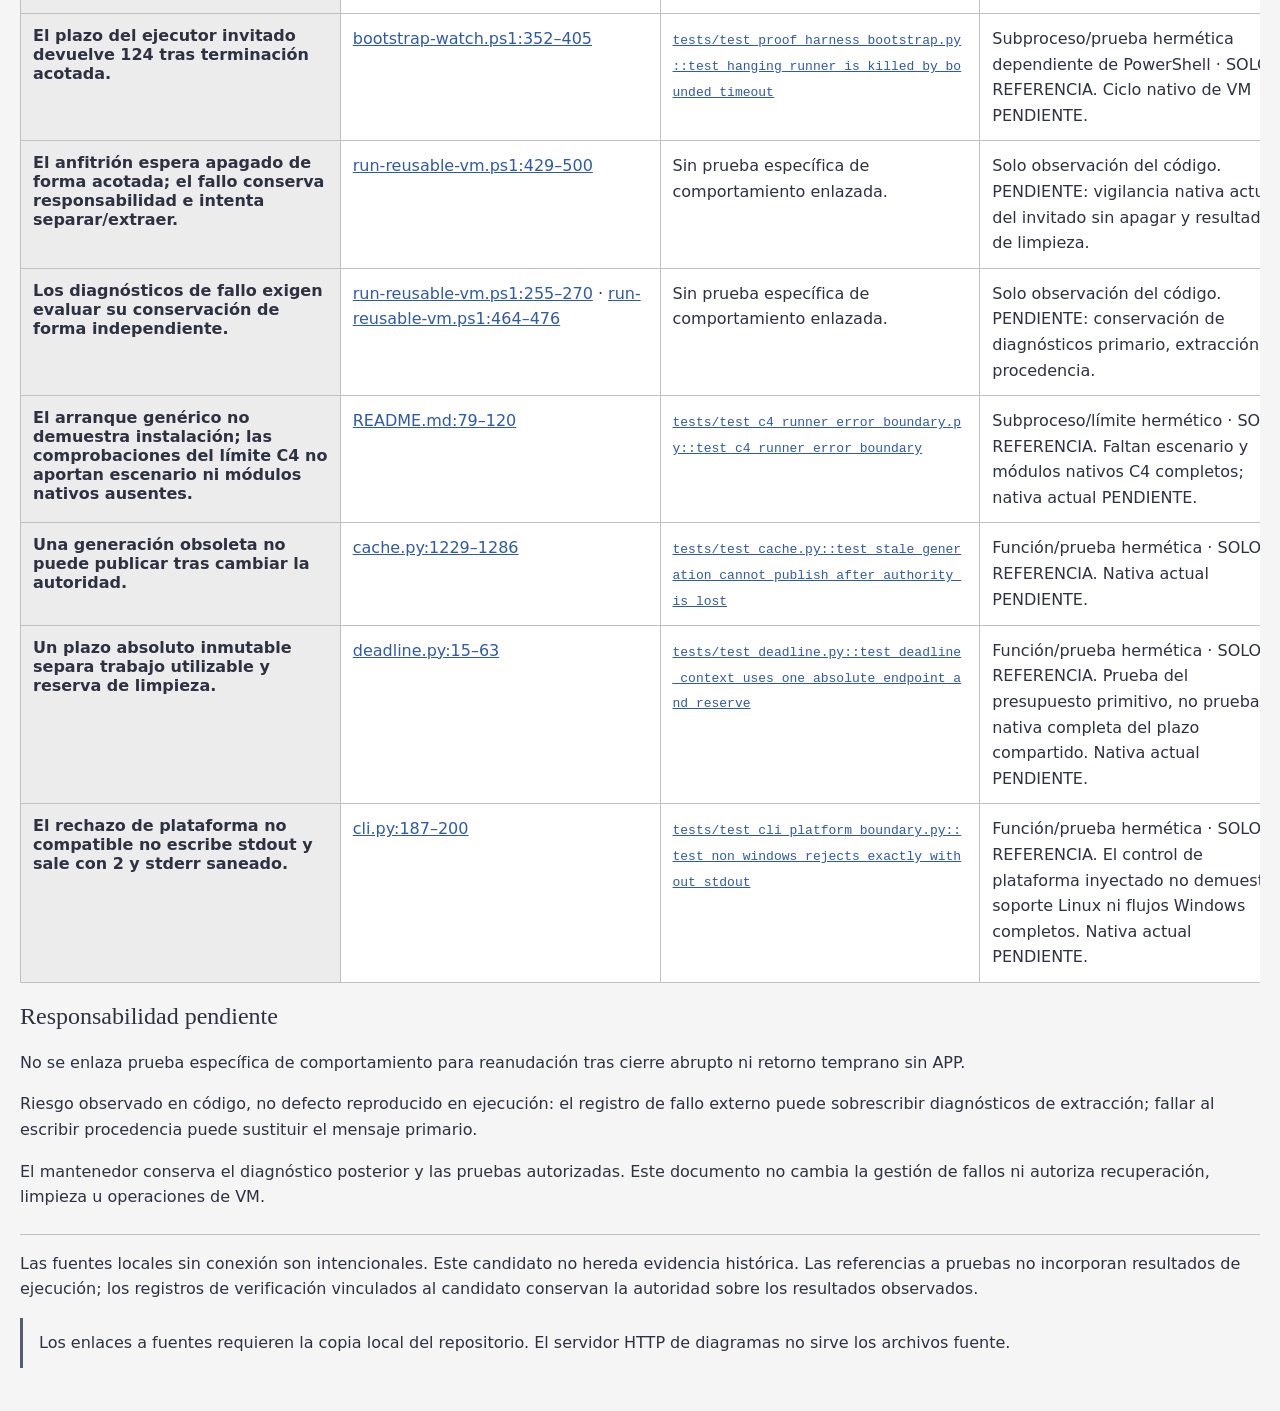
==== commit dcce1560: "docs(atlas): map harness failures and retained responsibility" ====
--- a/docs/diagramas/claim-traceability.html
+++ b/docs/diagramas/claim-traceability.html
@@ -9,8 +9,8 @@
 <div id="language-controls" hidden role="group" aria-label="Language" data-i18n-label="Language"><button type="button" data-language="es" lang="es" aria-pressed="false">Español</button> <button type="button" data-language="en" lang="en" aria-pressed="false">English</button></div>
 <nav class="breadcrumb" aria-label="Breadcrumb" data-i18n-label="Breadcrumb"><a href="index.html">Diagram atlas</a><a href="index.html#responsibility">Responsibility</a></nav>
 <nav class="section-nav" aria-label="Sections" data-i18n-label="Sections"><a href="index.html#product">Product</a><a href="index.html#installer">Installer &amp; proof</a><a href="index.html#combined">Combined</a><a href="index.html#responsibility" aria-current="location">Responsibility</a></nav>
-<nav class="area-nav" aria-label="Area navigation" data-i18n-label="Area navigation"><a href="installer-states.html">Installer states</a><a href="resource-ownership.html">Resource ownership</a><a href="claim-traceability.html" aria-current="page">Claim traceability</a></nav>
-<nav class="page-nav" aria-label="Reading order" data-i18n-label="Reading order"><span class="progress">View 11 / 11</span><a rel="prev" href="resource-ownership.html">← Previous</a><a rel="next" href="index.html">Back to the atlas</a></nav>
+<nav class="area-nav" aria-label="Area navigation" data-i18n-label="Area navigation"><a href="installer-states.html">Installer states</a><a href="resource-ownership.html">Resource ownership</a><a href="claim-traceability.html" aria-current="page">Claim traceability</a><a href="harness-failures.html">Harness failures</a></nav>
+<nav class="page-nav" aria-label="Reading order" data-i18n-label="Reading order"><span class="progress">View 11 / 12</span><a rel="prev" href="resource-ownership.html">← Previous</a><a rel="next" href="harness-failures.html">Next →</a></nav>
 <h1>Follow a claim without promoting its proof</h1>
 <p>This atlas checks reference existence and structure, not the behavior of the referenced tests.</p>
 <p>No native-current execution receipt is supplied; all current native claims remain PENDING.</p>
@@ -62,7 +62,8 @@
 (() => {
   'use strict';
   const translations = {
-    "Claim traceability": "Trazabilidad de afirmaciones", "Language": "Idioma", "Breadcrumb": "Ruta de navegación", "Sections": "Secciones", "Area navigation": "Navegación por áreas", "Reading order": "Orden de lectura", "Diagram atlas": "Atlas de diagramas", "Product": "Producto", "Installer & proof": "Instalador y pruebas", "Combined": "Combinado", "Responsibility": "Responsabilidad", "Installer states": "Estados del instalador", "Resource ownership": "Propiedad de recursos", "View 11 / 11": "Vista 11 / 11", "← Previous": "← Anterior", "Back to the atlas": "Volver al atlas",
+    "Harness failures": "Fallos del arnés", "Next →": "Siguiente →",
+    "Claim traceability": "Trazabilidad de afirmaciones", "Language": "Idioma", "Breadcrumb": "Ruta de navegación", "Sections": "Secciones", "Area navigation": "Navegación por áreas", "Reading order": "Orden de lectura", "Diagram atlas": "Atlas de diagramas", "Product": "Producto", "Installer & proof": "Instalador y pruebas", "Combined": "Combinado", "Responsibility": "Responsabilidad", "Installer states": "Estados del instalador", "Resource ownership": "Propiedad de recursos", "View 11 / 12": "Vista 11 / 12", "← Previous": "← Anterior", "Back to the atlas": "Volver al atlas",
     "Follow a claim without promoting its proof": "Sigue una afirmación sin elevar indebidamente su prueba",
     "This atlas checks reference existence and structure, not the behavior of the referenced tests.": "Este atlas comprueba existencia y estructura de referencias, no el comportamiento de las pruebas enlazadas.",
     "No native-current execution receipt is supplied; all current native claims remain PENDING.": "No se aporta constancia de ejecución nativa actual; todas las afirmaciones nativas actuales siguen PENDIENTES.",
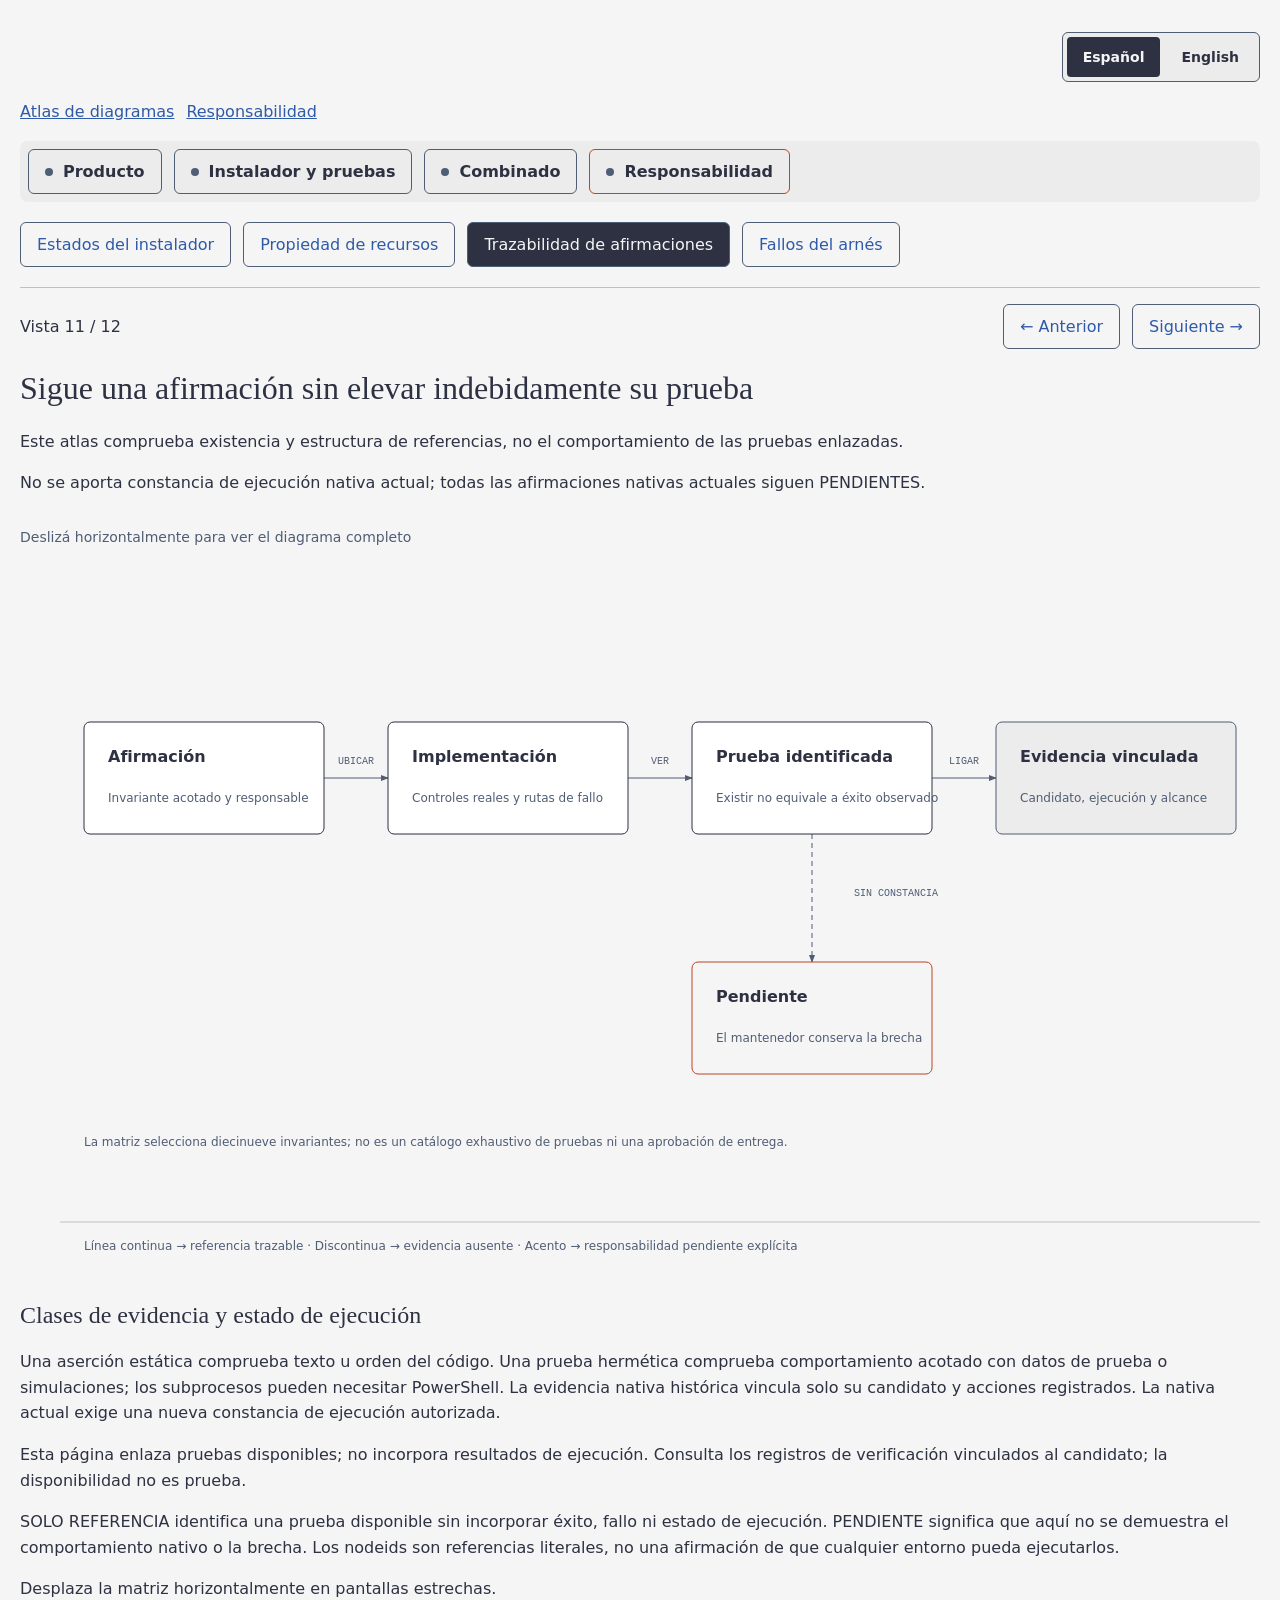
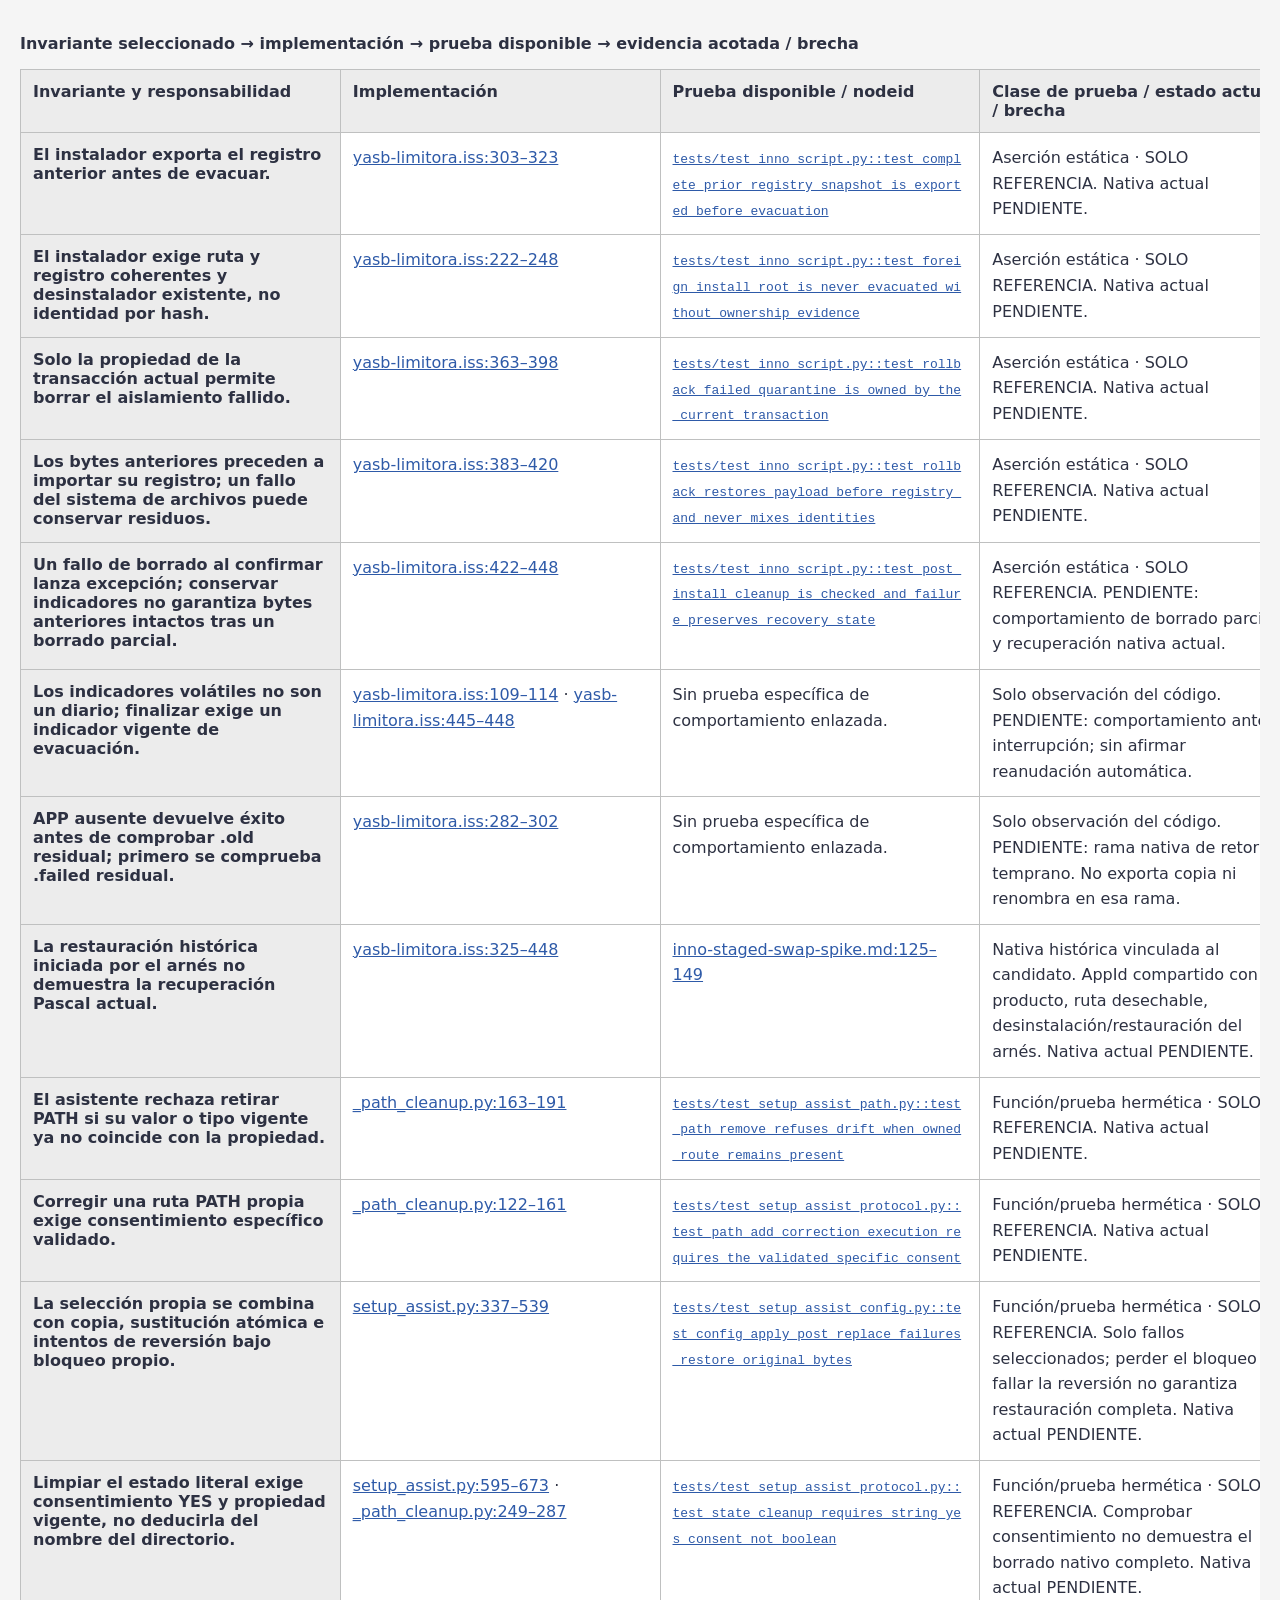
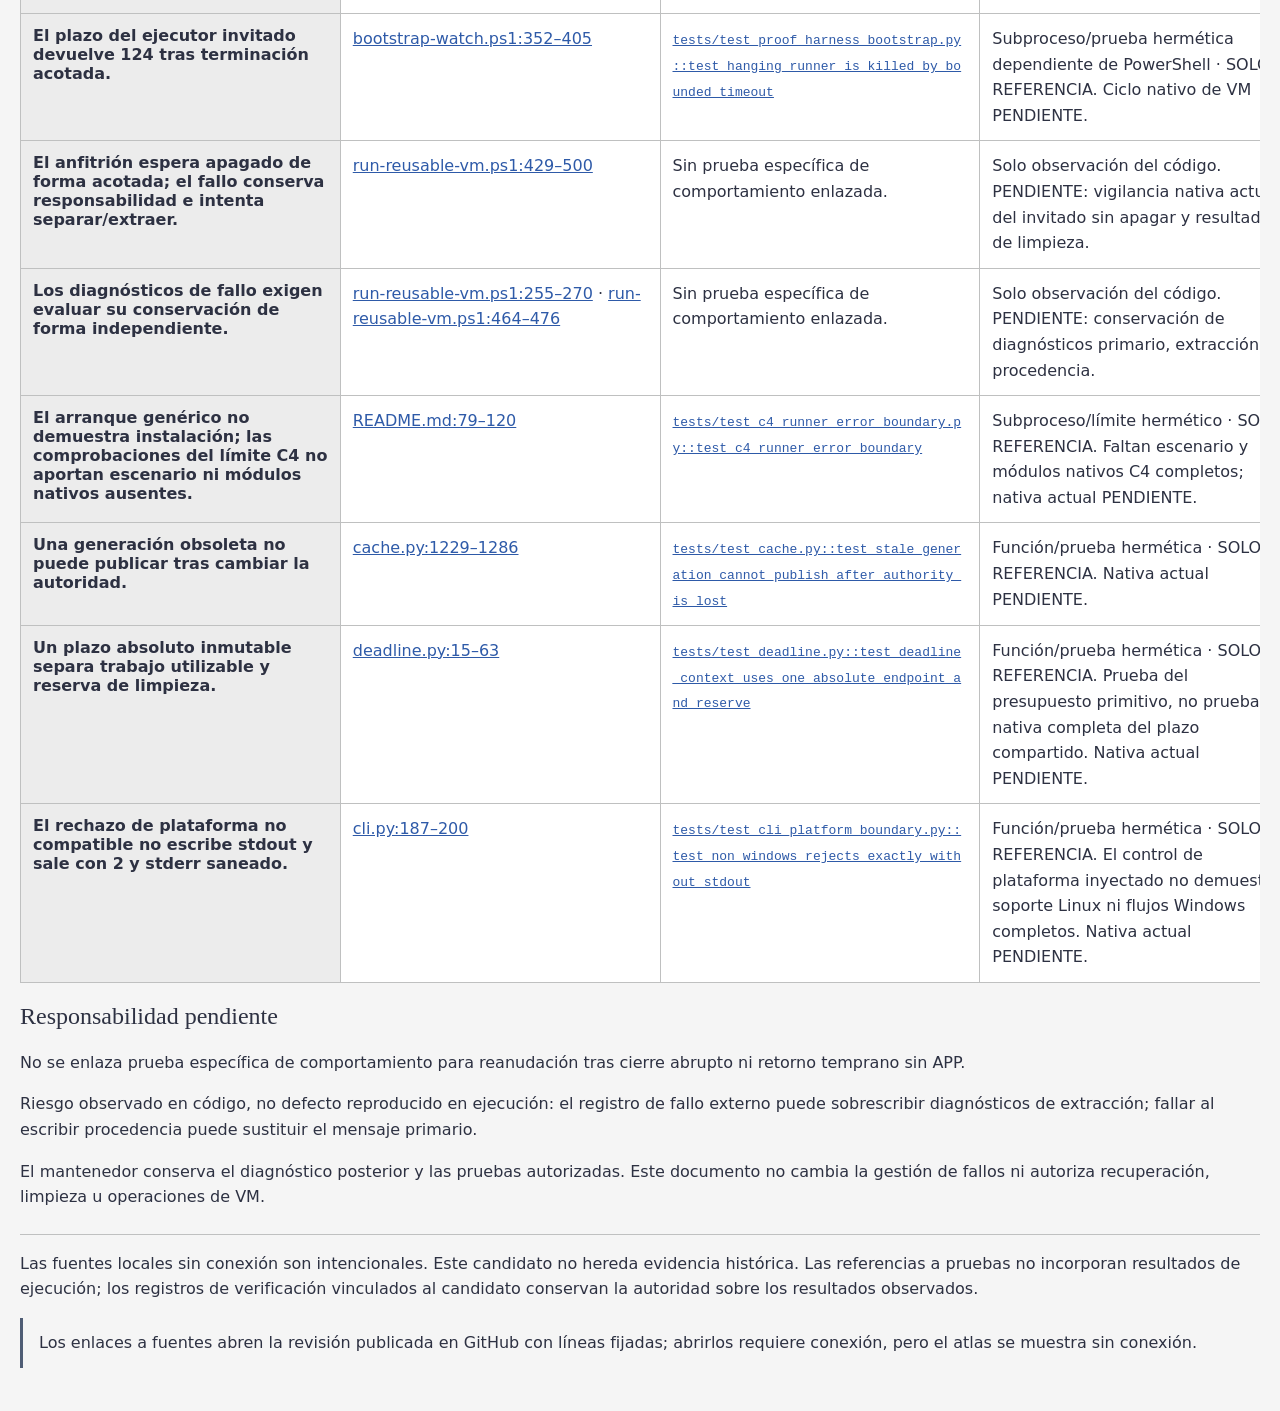
==== commit 43fdeb5c: "fix(atlas): link source references to published GitHub revision" ====
--- a/docs/diagramas/claim-traceability.html
+++ b/docs/diagramas/claim-traceability.html
@@ -32,32 +32,32 @@
 <p>REFERENCE ONLY labels an available test without embedding a pass, failure or execution status. PENDING means the stated native behavior or gap is not established here. Test nodeids are literal references, not a claim that every environment can run them.</p>
 <p>Scroll the matrix horizontally on narrow screens.</p>
 <div class="table-container" role="region" aria-label="Invariant matrix" data-i18n-label="Invariant matrix" tabindex="0"><table><caption>Selected invariant → implementation → available test → bounded evidence / gap</caption><thead><tr><th scope="col">Invariant and responsibility</th><th scope="col">Implementation</th><th scope="col">Available test / nodeid</th><th scope="col">Proof class / current status / gap</th></tr></thead><tbody>
-<tr data-invariant="snapshot"><th scope="row">Installer exports prior registry before evacuation.</th><td><a class="implementation" href="../../packaging/inno/yasb-limitora.iss#L303-L323">yasb-limitora.iss:303–323</a></td><td><a href="../../tests/test_inno_script.py#L214-L214" data-test-node="tests/test_inno_script.py::test_complete_prior_registry_snapshot_is_exported_before_evacuation"><code>tests/test_inno_script.py::test_complete_prior_registry_snapshot_is_exported_before_evacuation</code></a></td><td>Static source assertion · REFERENCE ONLY. Native current PENDING.</td></tr>
-<tr data-invariant="ownership"><th scope="row">Installer requires coherent path, registry and existing uninstaller, not a digest identity.</th><td><a class="implementation" href="../../packaging/inno/yasb-limitora.iss#L222-L248">yasb-limitora.iss:222–248</a></td><td><a href="../../tests/test_inno_script.py#L266-L266" data-test-node="tests/test_inno_script.py::test_foreign_install_root_is_never_evacuated_without_ownership_evidence"><code>tests/test_inno_script.py::test_foreign_install_root_is_never_evacuated_without_ownership_evidence</code></a></td><td>Static source assertion · REFERENCE ONLY. Native current PENDING.</td></tr>
-<tr data-invariant="quarantine"><th scope="row">Only current-transaction ownership permits failed-quarantine deletion.</th><td><a class="implementation" href="../../packaging/inno/yasb-limitora.iss#L363-L398">yasb-limitora.iss:363–398</a></td><td><a href="../../tests/test_inno_script.py#L446-L446" data-test-node="tests/test_inno_script.py::test_rollback_failed_quarantine_is_owned_by_the_current_transaction"><code>tests/test_inno_script.py::test_rollback_failed_quarantine_is_owned_by_the_current_transaction</code></a></td><td>Static source assertion · REFERENCE ONLY. Native current PENDING.</td></tr>
-<tr data-invariant="restore-order"><th scope="row">Prior bytes precede prior registry import; filesystem failure can retain residuals.</th><td><a class="implementation" href="../../packaging/inno/yasb-limitora.iss#L383-L420">yasb-limitora.iss:383–420</a></td><td><a href="../../tests/test_inno_script.py#L411-L411" data-test-node="tests/test_inno_script.py::test_rollback_restores_payload_before_registry_and_never_mixes_identities"><code>tests/test_inno_script.py::test_rollback_restores_payload_before_registry_and_never_mixes_identities</code></a></td><td>Static source assertion · REFERENCE ONLY. Native current PENDING.</td></tr>
-<tr data-invariant="commit"><th scope="row">Commit deletion failure raises; retained flags do not guarantee intact old bytes after partial deletion.</th><td><a class="implementation" href="../../packaging/inno/yasb-limitora.iss#L422-L448">yasb-limitora.iss:422–448</a></td><td><a href="../../tests/test_inno_script.py#L349-L349" data-test-node="tests/test_inno_script.py::test_post_install_cleanup_is_checked_and_failure_preserves_recovery_state"><code>tests/test_inno_script.py::test_post_install_cleanup_is_checked_and_failure_preserves_recovery_state</code></a></td><td>Static source assertion · REFERENCE ONLY. PENDING: partial-deletion behavior and current native rollback.</td></tr>
-<tr data-invariant="crash-resume"><th scope="row">Volatile flags are not a journal; deinitialization requires a live evacuation flag.</th><td><a class="implementation" href="../../packaging/inno/yasb-limitora.iss#L109-L114">yasb-limitora.iss:109–114</a> · <a class="implementation" href="../../packaging/inno/yasb-limitora.iss#L445-L448">yasb-limitora.iss:445–448</a></td><td data-gap="pending">No dedicated behavior test linked.</td><td>Source observation only. PENDING: interruption behavior; no automatic crash-resume claim.</td></tr>
-<tr data-invariant="empty-app"><th scope="row">Absent APP returns success before stale .old checking; stale .failed is checked first.</th><td><a class="implementation" href="../../packaging/inno/yasb-limitora.iss#L282-L302">yasb-limitora.iss:282–302</a></td><td data-gap="pending">No dedicated behavior test linked.</td><td>Source observation only. PENDING: native early-return branch. No snapshot export or rename in that branch.</td></tr>
-<tr data-invariant="historical-fallback"><th scope="row">Historical harness-initiated restoration is not current Pascal rollback proof.</th><td><a class="implementation" href="../../packaging/inno/yasb-limitora.iss#L325-L448">yasb-limitora.iss:325–448</a></td><td data-gap="pending"><a href="../release/0.2.0/evidence/inno-staged-swap-spike.md#L125-L149">inno-staged-swap-spike.md:125–149</a></td><td>Native historical, candidate-bound. Shared product AppId, disposable path, harness uninstall/restore. Native current PENDING.</td></tr>
-<tr data-invariant="path-drift"><th scope="row">Assistant refuses removal when live PATH value or type no longer matches ownership.</th><td><a class="implementation" href="../../src/yasb_limitora/_path_cleanup.py#L163-L191">_path_cleanup.py:163–191</a></td><td><a href="../../tests/test_setup_assist_path.py#L177-L177" data-test-node="tests/test_setup_assist_path.py::test_path_remove_refuses_drift_when_owned_route_remains_present"><code>tests/test_setup_assist_path.py::test_path_remove_refuses_drift_when_owned_route_remains_present</code></a></td><td>Hermetic function/test · REFERENCE ONLY. Native current PENDING.</td></tr>
-<tr data-invariant="path-consent"><th scope="row">Correction of an owned PATH route needs specific validated consent.</th><td><a class="implementation" href="../../src/yasb_limitora/_path_cleanup.py#L122-L161">_path_cleanup.py:122–161</a></td><td><a href="../../tests/test_setup_assist_protocol.py#L189-L189" data-test-node="tests/test_setup_assist_protocol.py::test_path_add_correction_execution_requires_the_validated_specific_consent"><code>tests/test_setup_assist_protocol.py::test_path_add_correction_execution_requires_the_validated_specific_consent</code></a></td><td>Hermetic function/test · REFERENCE ONLY. Native current PENDING.</td></tr>
-<tr data-invariant="config-rollback"><th scope="row">Owned selection merges with backup, atomic replacement and lease-guarded rollback attempts.</th><td><a class="implementation" href="../../src/yasb_limitora/setup_assist.py#L337-L539">setup_assist.py:337–539</a></td><td><a href="../../tests/test_setup_assist_config.py#L114-L114" data-test-node="tests/test_setup_assist_config.py::test_config_apply_post_replace_failures_restore_original_bytes"><code>tests/test_setup_assist_config.py::test_config_apply_post_replace_failures_restore_original_bytes</code></a></td><td>Hermetic function/test · REFERENCE ONLY. Selected failures only; lease loss or rollback failure is not a full-restoration guarantee. Native current PENDING.</td></tr>
-<tr data-invariant="state-consent"><th scope="row">Literal state cleanup needs YES consent and live ownership, not a directory-name guess.</th><td><a class="implementation" href="../../src/yasb_limitora/setup_assist.py#L595-L673">setup_assist.py:595–673</a> · <a class="implementation" href="../../src/yasb_limitora/_path_cleanup.py#L249-L287">_path_cleanup.py:249–287</a></td><td><a href="../../tests/test_setup_assist_protocol.py#L364-L364" data-test-node="tests/test_setup_assist_protocol.py::test_state_cleanup_requires_string_yes_consent_not_boolean"><code>tests/test_setup_assist_protocol.py::test_state_cleanup_requires_string_yes_consent_not_boolean</code></a></td><td>Hermetic function/test · REFERENCE ONLY. Consent check is not complete native deletion proof. Native current PENDING.</td></tr>
-<tr data-invariant="guest-timeout"><th scope="row">Guest runner timeout reports 124 after bounded termination.</th><td><a class="implementation" href="../../proof-harness/guest/bootstrap-watch.ps1#L352-L405">bootstrap-watch.ps1:352–405</a></td><td><a href="../../tests/test_proof_harness_bootstrap.py#L287-L287" data-test-node="tests/test_proof_harness_bootstrap.py::test_hanging_runner_is_killed_by_bounded_timeout"><code>tests/test_proof_harness_bootstrap.py::test_hanging_runner_is_killed_by_bounded_timeout</code></a></td><td>Hermetic subprocess/test, PowerShell-dependent · REFERENCE ONLY. Native VM lifecycle PENDING.</td></tr>
-<tr data-invariant="host-watchdog"><th scope="row">Host waits bounded for Off; failure retains responsibility and attempts detach/extraction.</th><td><a class="implementation" href="../../proof-harness/host/run-reusable-vm.ps1#L429-L500">run-reusable-vm.ps1:429–500</a></td><td data-gap="pending">No dedicated behavior test linked.</td><td>Source observation only. PENDING: current native guest-not-Off watchdog and cleanup outcome.</td></tr>
-<tr data-invariant="extraction-diagnostics"><th scope="row">Failure diagnostics require independent custody assessment.</th><td><a class="implementation" href="../../proof-harness/host/run-reusable-vm.ps1#L255-L270">run-reusable-vm.ps1:255–270</a> · <a class="implementation" href="../../proof-harness/host/run-reusable-vm.ps1#L464-L476">run-reusable-vm.ps1:464–476</a></td><td data-gap="pending">No dedicated behavior test linked.</td><td>Source observation only. PENDING: primary/extraction/provenance diagnostic preservation.</td></tr>
-<tr data-invariant="proof-scope"><th scope="row">Generic bootstrap is not installer proof; C4 boundary checks do not supply absent native scenario/modules.</th><td><a class="implementation" href="../../proof-harness/README.md#L79-L120">README.md:79–120</a></td><td><a href="../../tests/test_c4_runner_error_boundary.py#L50-L50" data-test-node="tests/test_c4_runner_error_boundary.py::test_c4_runner_error_boundary"><code>tests/test_c4_runner_error_boundary.py::test_c4_runner_error_boundary</code></a></td><td>Hermetic subprocess/boundary · REFERENCE ONLY. C4 full native scenario/modules absent; native current PENDING.</td></tr>
-<tr data-invariant="cache-authority"><th scope="row">Stale generation cannot publish after authority changes.</th><td><a class="implementation" href="../../src/yasb_limitora/cache.py#L1229-L1286">cache.py:1229–1286</a></td><td><a href="../../tests/test_cache.py#L800-L800" data-test-node="tests/test_cache.py::test_stale_generation_cannot_publish_after_authority_is_lost"><code>tests/test_cache.py::test_stale_generation_cannot_publish_after_authority_is_lost</code></a></td><td>Hermetic function/test · REFERENCE ONLY. Native current PENDING.</td></tr>
-<tr data-invariant="deadline"><th scope="row">One immutable absolute deadline separates usable work and cleanup reserve.</th><td><a class="implementation" href="../../src/yasb_limitora/deadline.py#L15-L63">deadline.py:15–63</a></td><td><a href="../../tests/test_deadline.py#L6-L6" data-test-node="tests/test_deadline.py::test_deadline_context_uses_one_absolute_endpoint_and_reserve"><code>tests/test_deadline.py::test_deadline_context_uses_one_absolute_endpoint_and_reserve</code></a></td><td>Hermetic function/test · REFERENCE ONLY. Primitive budget test, not complete native shared-deadline proof. Native current PENDING.</td></tr>
-<tr data-invariant="platform-streams"><th scope="row">Unsupported-platform rejection writes no stdout and exits 2 with sanitized stderr.</th><td><a class="implementation" href="../../src/yasb_limitora/cli.py#L187-L200">cli.py:187–200</a></td><td><a href="../../tests/test_cli_platform_boundary.py#L20-L20" data-test-node="tests/test_cli_platform_boundary.py::test_non_windows_rejects_exactly_without_stdout"><code>tests/test_cli_platform_boundary.py::test_non_windows_rejects_exactly_without_stdout</code></a></td><td>Hermetic function/test · REFERENCE ONLY. Injected platform gate is not Linux support or complete Windows stream proof. Native current PENDING.</td></tr>
+<tr data-invariant="snapshot"><th scope="row">Installer exports prior registry before evacuation.</th><td><a class="implementation" href="https://github.com/dnieblesdev/yasb-limitora/blob/8e4bd6016ca99b4ef20e7eb3555b79525bba3a00/packaging/inno/yasb-limitora.iss#L303-L323" target="_blank" rel="noopener noreferrer">yasb-limitora.iss:303–323</a></td><td><a href="https://github.com/dnieblesdev/yasb-limitora/blob/8e4bd6016ca99b4ef20e7eb3555b79525bba3a00/tests/test_inno_script.py#L214-L214" target="_blank" rel="noopener noreferrer" data-test-node="tests/test_inno_script.py::test_complete_prior_registry_snapshot_is_exported_before_evacuation"><code>tests/test_inno_script.py::test_complete_prior_registry_snapshot_is_exported_before_evacuation</code></a></td><td>Static source assertion · REFERENCE ONLY. Native current PENDING.</td></tr>
+<tr data-invariant="ownership"><th scope="row">Installer requires coherent path, registry and existing uninstaller, not a digest identity.</th><td><a class="implementation" href="https://github.com/dnieblesdev/yasb-limitora/blob/8e4bd6016ca99b4ef20e7eb3555b79525bba3a00/packaging/inno/yasb-limitora.iss#L222-L248" target="_blank" rel="noopener noreferrer">yasb-limitora.iss:222–248</a></td><td><a href="https://github.com/dnieblesdev/yasb-limitora/blob/8e4bd6016ca99b4ef20e7eb3555b79525bba3a00/tests/test_inno_script.py#L266-L266" target="_blank" rel="noopener noreferrer" data-test-node="tests/test_inno_script.py::test_foreign_install_root_is_never_evacuated_without_ownership_evidence"><code>tests/test_inno_script.py::test_foreign_install_root_is_never_evacuated_without_ownership_evidence</code></a></td><td>Static source assertion · REFERENCE ONLY. Native current PENDING.</td></tr>
+<tr data-invariant="quarantine"><th scope="row">Only current-transaction ownership permits failed-quarantine deletion.</th><td><a class="implementation" href="https://github.com/dnieblesdev/yasb-limitora/blob/8e4bd6016ca99b4ef20e7eb3555b79525bba3a00/packaging/inno/yasb-limitora.iss#L363-L398" target="_blank" rel="noopener noreferrer">yasb-limitora.iss:363–398</a></td><td><a href="https://github.com/dnieblesdev/yasb-limitora/blob/8e4bd6016ca99b4ef20e7eb3555b79525bba3a00/tests/test_inno_script.py#L446-L446" target="_blank" rel="noopener noreferrer" data-test-node="tests/test_inno_script.py::test_rollback_failed_quarantine_is_owned_by_the_current_transaction"><code>tests/test_inno_script.py::test_rollback_failed_quarantine_is_owned_by_the_current_transaction</code></a></td><td>Static source assertion · REFERENCE ONLY. Native current PENDING.</td></tr>
+<tr data-invariant="restore-order"><th scope="row">Prior bytes precede prior registry import; filesystem failure can retain residuals.</th><td><a class="implementation" href="https://github.com/dnieblesdev/yasb-limitora/blob/8e4bd6016ca99b4ef20e7eb3555b79525bba3a00/packaging/inno/yasb-limitora.iss#L383-L420" target="_blank" rel="noopener noreferrer">yasb-limitora.iss:383–420</a></td><td><a href="https://github.com/dnieblesdev/yasb-limitora/blob/8e4bd6016ca99b4ef20e7eb3555b79525bba3a00/tests/test_inno_script.py#L411-L411" target="_blank" rel="noopener noreferrer" data-test-node="tests/test_inno_script.py::test_rollback_restores_payload_before_registry_and_never_mixes_identities"><code>tests/test_inno_script.py::test_rollback_restores_payload_before_registry_and_never_mixes_identities</code></a></td><td>Static source assertion · REFERENCE ONLY. Native current PENDING.</td></tr>
+<tr data-invariant="commit"><th scope="row">Commit deletion failure raises; retained flags do not guarantee intact old bytes after partial deletion.</th><td><a class="implementation" href="https://github.com/dnieblesdev/yasb-limitora/blob/8e4bd6016ca99b4ef20e7eb3555b79525bba3a00/packaging/inno/yasb-limitora.iss#L422-L448" target="_blank" rel="noopener noreferrer">yasb-limitora.iss:422–448</a></td><td><a href="https://github.com/dnieblesdev/yasb-limitora/blob/8e4bd6016ca99b4ef20e7eb3555b79525bba3a00/tests/test_inno_script.py#L349-L349" target="_blank" rel="noopener noreferrer" data-test-node="tests/test_inno_script.py::test_post_install_cleanup_is_checked_and_failure_preserves_recovery_state"><code>tests/test_inno_script.py::test_post_install_cleanup_is_checked_and_failure_preserves_recovery_state</code></a></td><td>Static source assertion · REFERENCE ONLY. PENDING: partial-deletion behavior and current native rollback.</td></tr>
+<tr data-invariant="crash-resume"><th scope="row">Volatile flags are not a journal; deinitialization requires a live evacuation flag.</th><td><a class="implementation" href="https://github.com/dnieblesdev/yasb-limitora/blob/8e4bd6016ca99b4ef20e7eb3555b79525bba3a00/packaging/inno/yasb-limitora.iss#L109-L114" target="_blank" rel="noopener noreferrer">yasb-limitora.iss:109–114</a> · <a class="implementation" href="https://github.com/dnieblesdev/yasb-limitora/blob/8e4bd6016ca99b4ef20e7eb3555b79525bba3a00/packaging/inno/yasb-limitora.iss#L445-L448" target="_blank" rel="noopener noreferrer">yasb-limitora.iss:445–448</a></td><td data-gap="pending">No dedicated behavior test linked.</td><td>Source observation only. PENDING: interruption behavior; no automatic crash-resume claim.</td></tr>
+<tr data-invariant="empty-app"><th scope="row">Absent APP returns success before stale .old checking; stale .failed is checked first.</th><td><a class="implementation" href="https://github.com/dnieblesdev/yasb-limitora/blob/8e4bd6016ca99b4ef20e7eb3555b79525bba3a00/packaging/inno/yasb-limitora.iss#L282-L302" target="_blank" rel="noopener noreferrer">yasb-limitora.iss:282–302</a></td><td data-gap="pending">No dedicated behavior test linked.</td><td>Source observation only. PENDING: native early-return branch. No snapshot export or rename in that branch.</td></tr>
+<tr data-invariant="historical-fallback"><th scope="row">Historical harness-initiated restoration is not current Pascal rollback proof.</th><td><a class="implementation" href="https://github.com/dnieblesdev/yasb-limitora/blob/8e4bd6016ca99b4ef20e7eb3555b79525bba3a00/packaging/inno/yasb-limitora.iss#L325-L448" target="_blank" rel="noopener noreferrer">yasb-limitora.iss:325–448</a></td><td data-gap="pending"><a href="https://github.com/dnieblesdev/yasb-limitora/blob/8e4bd6016ca99b4ef20e7eb3555b79525bba3a00/docs/release/0.2.0/evidence/inno-staged-swap-spike.md#L125-L149" target="_blank" rel="noopener noreferrer">inno-staged-swap-spike.md:125–149</a></td><td>Native historical, candidate-bound. Shared product AppId, disposable path, harness uninstall/restore. Native current PENDING.</td></tr>
+<tr data-invariant="path-drift"><th scope="row">Assistant refuses removal when live PATH value or type no longer matches ownership.</th><td><a class="implementation" href="https://github.com/dnieblesdev/yasb-limitora/blob/8e4bd6016ca99b4ef20e7eb3555b79525bba3a00/src/yasb_limitora/_path_cleanup.py#L163-L191" target="_blank" rel="noopener noreferrer">_path_cleanup.py:163–191</a></td><td><a href="https://github.com/dnieblesdev/yasb-limitora/blob/8e4bd6016ca99b4ef20e7eb3555b79525bba3a00/tests/test_setup_assist_path.py#L177-L177" target="_blank" rel="noopener noreferrer" data-test-node="tests/test_setup_assist_path.py::test_path_remove_refuses_drift_when_owned_route_remains_present"><code>tests/test_setup_assist_path.py::test_path_remove_refuses_drift_when_owned_route_remains_present</code></a></td><td>Hermetic function/test · REFERENCE ONLY. Native current PENDING.</td></tr>
+<tr data-invariant="path-consent"><th scope="row">Correction of an owned PATH route needs specific validated consent.</th><td><a class="implementation" href="https://github.com/dnieblesdev/yasb-limitora/blob/8e4bd6016ca99b4ef20e7eb3555b79525bba3a00/src/yasb_limitora/_path_cleanup.py#L122-L161" target="_blank" rel="noopener noreferrer">_path_cleanup.py:122–161</a></td><td><a href="https://github.com/dnieblesdev/yasb-limitora/blob/8e4bd6016ca99b4ef20e7eb3555b79525bba3a00/tests/test_setup_assist_protocol.py#L189-L189" target="_blank" rel="noopener noreferrer" data-test-node="tests/test_setup_assist_protocol.py::test_path_add_correction_execution_requires_the_validated_specific_consent"><code>tests/test_setup_assist_protocol.py::test_path_add_correction_execution_requires_the_validated_specific_consent</code></a></td><td>Hermetic function/test · REFERENCE ONLY. Native current PENDING.</td></tr>
+<tr data-invariant="config-rollback"><th scope="row">Owned selection merges with backup, atomic replacement and lease-guarded rollback attempts.</th><td><a class="implementation" href="https://github.com/dnieblesdev/yasb-limitora/blob/8e4bd6016ca99b4ef20e7eb3555b79525bba3a00/src/yasb_limitora/setup_assist.py#L337-L539" target="_blank" rel="noopener noreferrer">setup_assist.py:337–539</a></td><td><a href="https://github.com/dnieblesdev/yasb-limitora/blob/8e4bd6016ca99b4ef20e7eb3555b79525bba3a00/tests/test_setup_assist_config.py#L114-L114" target="_blank" rel="noopener noreferrer" data-test-node="tests/test_setup_assist_config.py::test_config_apply_post_replace_failures_restore_original_bytes"><code>tests/test_setup_assist_config.py::test_config_apply_post_replace_failures_restore_original_bytes</code></a></td><td>Hermetic function/test · REFERENCE ONLY. Selected failures only; lease loss or rollback failure is not a full-restoration guarantee. Native current PENDING.</td></tr>
+<tr data-invariant="state-consent"><th scope="row">Literal state cleanup needs YES consent and live ownership, not a directory-name guess.</th><td><a class="implementation" href="https://github.com/dnieblesdev/yasb-limitora/blob/8e4bd6016ca99b4ef20e7eb3555b79525bba3a00/src/yasb_limitora/setup_assist.py#L595-L673" target="_blank" rel="noopener noreferrer">setup_assist.py:595–673</a> · <a class="implementation" href="https://github.com/dnieblesdev/yasb-limitora/blob/8e4bd6016ca99b4ef20e7eb3555b79525bba3a00/src/yasb_limitora/_path_cleanup.py#L249-L287" target="_blank" rel="noopener noreferrer">_path_cleanup.py:249–287</a></td><td><a href="https://github.com/dnieblesdev/yasb-limitora/blob/8e4bd6016ca99b4ef20e7eb3555b79525bba3a00/tests/test_setup_assist_protocol.py#L364-L364" target="_blank" rel="noopener noreferrer" data-test-node="tests/test_setup_assist_protocol.py::test_state_cleanup_requires_string_yes_consent_not_boolean"><code>tests/test_setup_assist_protocol.py::test_state_cleanup_requires_string_yes_consent_not_boolean</code></a></td><td>Hermetic function/test · REFERENCE ONLY. Consent check is not complete native deletion proof. Native current PENDING.</td></tr>
+<tr data-invariant="guest-timeout"><th scope="row">Guest runner timeout reports 124 after bounded termination.</th><td><a class="implementation" href="https://github.com/dnieblesdev/yasb-limitora/blob/8e4bd6016ca99b4ef20e7eb3555b79525bba3a00/proof-harness/guest/bootstrap-watch.ps1#L352-L405" target="_blank" rel="noopener noreferrer">bootstrap-watch.ps1:352–405</a></td><td><a href="https://github.com/dnieblesdev/yasb-limitora/blob/8e4bd6016ca99b4ef20e7eb3555b79525bba3a00/tests/test_proof_harness_bootstrap.py#L287-L287" target="_blank" rel="noopener noreferrer" data-test-node="tests/test_proof_harness_bootstrap.py::test_hanging_runner_is_killed_by_bounded_timeout"><code>tests/test_proof_harness_bootstrap.py::test_hanging_runner_is_killed_by_bounded_timeout</code></a></td><td>Hermetic subprocess/test, PowerShell-dependent · REFERENCE ONLY. Native VM lifecycle PENDING.</td></tr>
+<tr data-invariant="host-watchdog"><th scope="row">Host waits bounded for Off; failure retains responsibility and attempts detach/extraction.</th><td><a class="implementation" href="https://github.com/dnieblesdev/yasb-limitora/blob/8e4bd6016ca99b4ef20e7eb3555b79525bba3a00/proof-harness/host/run-reusable-vm.ps1#L429-L500" target="_blank" rel="noopener noreferrer">run-reusable-vm.ps1:429–500</a></td><td data-gap="pending">No dedicated behavior test linked.</td><td>Source observation only. PENDING: current native guest-not-Off watchdog and cleanup outcome.</td></tr>
+<tr data-invariant="extraction-diagnostics"><th scope="row">Failure diagnostics require independent custody assessment.</th><td><a class="implementation" href="https://github.com/dnieblesdev/yasb-limitora/blob/8e4bd6016ca99b4ef20e7eb3555b79525bba3a00/proof-harness/host/run-reusable-vm.ps1#L255-L270" target="_blank" rel="noopener noreferrer">run-reusable-vm.ps1:255–270</a> · <a class="implementation" href="https://github.com/dnieblesdev/yasb-limitora/blob/8e4bd6016ca99b4ef20e7eb3555b79525bba3a00/proof-harness/host/run-reusable-vm.ps1#L464-L476" target="_blank" rel="noopener noreferrer">run-reusable-vm.ps1:464–476</a></td><td data-gap="pending">No dedicated behavior test linked.</td><td>Source observation only. PENDING: primary/extraction/provenance diagnostic preservation.</td></tr>
+<tr data-invariant="proof-scope"><th scope="row">Generic bootstrap is not installer proof; C4 boundary checks do not supply absent native scenario/modules.</th><td><a class="implementation" href="https://github.com/dnieblesdev/yasb-limitora/blob/8e4bd6016ca99b4ef20e7eb3555b79525bba3a00/proof-harness/README.md#L79-L120" target="_blank" rel="noopener noreferrer">README.md:79–120</a></td><td><a href="https://github.com/dnieblesdev/yasb-limitora/blob/8e4bd6016ca99b4ef20e7eb3555b79525bba3a00/tests/test_c4_runner_error_boundary.py#L50-L50" target="_blank" rel="noopener noreferrer" data-test-node="tests/test_c4_runner_error_boundary.py::test_c4_runner_error_boundary"><code>tests/test_c4_runner_error_boundary.py::test_c4_runner_error_boundary</code></a></td><td>Hermetic subprocess/boundary · REFERENCE ONLY. C4 full native scenario/modules absent; native current PENDING.</td></tr>
+<tr data-invariant="cache-authority"><th scope="row">Stale generation cannot publish after authority changes.</th><td><a class="implementation" href="https://github.com/dnieblesdev/yasb-limitora/blob/8e4bd6016ca99b4ef20e7eb3555b79525bba3a00/src/yasb_limitora/cache.py#L1229-L1286" target="_blank" rel="noopener noreferrer">cache.py:1229–1286</a></td><td><a href="https://github.com/dnieblesdev/yasb-limitora/blob/8e4bd6016ca99b4ef20e7eb3555b79525bba3a00/tests/test_cache.py#L800-L800" target="_blank" rel="noopener noreferrer" data-test-node="tests/test_cache.py::test_stale_generation_cannot_publish_after_authority_is_lost"><code>tests/test_cache.py::test_stale_generation_cannot_publish_after_authority_is_lost</code></a></td><td>Hermetic function/test · REFERENCE ONLY. Native current PENDING.</td></tr>
+<tr data-invariant="deadline"><th scope="row">One immutable absolute deadline separates usable work and cleanup reserve.</th><td><a class="implementation" href="https://github.com/dnieblesdev/yasb-limitora/blob/8e4bd6016ca99b4ef20e7eb3555b79525bba3a00/src/yasb_limitora/deadline.py#L15-L63" target="_blank" rel="noopener noreferrer">deadline.py:15–63</a></td><td><a href="https://github.com/dnieblesdev/yasb-limitora/blob/8e4bd6016ca99b4ef20e7eb3555b79525bba3a00/tests/test_deadline.py#L6-L6" target="_blank" rel="noopener noreferrer" data-test-node="tests/test_deadline.py::test_deadline_context_uses_one_absolute_endpoint_and_reserve"><code>tests/test_deadline.py::test_deadline_context_uses_one_absolute_endpoint_and_reserve</code></a></td><td>Hermetic function/test · REFERENCE ONLY. Primitive budget test, not complete native shared-deadline proof. Native current PENDING.</td></tr>
+<tr data-invariant="platform-streams"><th scope="row">Unsupported-platform rejection writes no stdout and exits 2 with sanitized stderr.</th><td><a class="implementation" href="https://github.com/dnieblesdev/yasb-limitora/blob/8e4bd6016ca99b4ef20e7eb3555b79525bba3a00/src/yasb_limitora/cli.py#L187-L200" target="_blank" rel="noopener noreferrer">cli.py:187–200</a></td><td><a href="https://github.com/dnieblesdev/yasb-limitora/blob/8e4bd6016ca99b4ef20e7eb3555b79525bba3a00/tests/test_cli_platform_boundary.py#L20-L20" target="_blank" rel="noopener noreferrer" data-test-node="tests/test_cli_platform_boundary.py::test_non_windows_rejects_exactly_without_stdout"><code>tests/test_cli_platform_boundary.py::test_non_windows_rejects_exactly_without_stdout</code></a></td><td>Hermetic function/test · REFERENCE ONLY. Injected platform gate is not Linux support or complete Windows stream proof. Native current PENDING.</td></tr>
 </tbody></table></div>
 <h2>Unresolved responsibility</h2>
 <p>No dedicated behavior test is linked for crash resume or the empty-APP early return.</p>
 <p>Source-observed concern, not a runtime-reproduced defect: extraction diagnostics may be overwritten by the outer failure record; provenance-write failure may replace the primary message.</p>
 <p>The maintainer owns further diagnosis and authorized proof. This document neither changes failure handling nor authorizes recovery, cleanup or VM operations.</p>
 <footer><p>Offline system fonts are intentional. Historical evidence is not inherited by this candidate. Test references embed no execution result; candidate-bound verification records remain the authority for observed outcomes.</p></footer>
-<p class="source-hint">Source links require the local checkout. The diagram-only HTTP server does not serve source files.</p>
+<p class="source-hint">Source links open the published GitHub revision with pinned line anchors; clicking them requires a network connection, but the atlas renders offline.</p>
 </main><script>
 (() => {
   'use strict';
@@ -90,7 +90,7 @@
     "Source-observed concern, not a runtime-reproduced defect: extraction diagnostics may be overwritten by the outer failure record; provenance-write failure may replace the primary message.": "Riesgo observado en código, no defecto reproducido en ejecución: el registro de fallo externo puede sobrescribir diagnósticos de extracción; fallar al escribir procedencia puede sustituir el mensaje primario.",
     "The maintainer owns further diagnosis and authorized proof. This document neither changes failure handling nor authorizes recovery, cleanup or VM operations.": "El mantenedor conserva el diagnóstico posterior y las pruebas autorizadas. Este documento no cambia la gestión de fallos ni autoriza recuperación, limpieza u operaciones de VM.",
     "Offline system fonts are intentional. Historical evidence is not inherited by this candidate. Test references embed no execution result; candidate-bound verification records remain the authority for observed outcomes.": "Las fuentes locales sin conexión son intencionales. Este candidato no hereda evidencia histórica. Las referencias a pruebas no incorporan resultados de ejecución; los registros de verificación vinculados al candidato conservan la autoridad sobre los resultados observados.",
-    "Source links require the local checkout. The diagram-only HTTP server does not serve source files.": "Los enlaces a fuentes requieren la copia local del repositorio. El servidor HTTP de diagramas no sirve los archivos fuente."
+    "Source links open the published GitHub revision with pinned line anchors; clicking them requires a network connection, but the atlas renders offline.": "Los enlaces a fuentes abren la revisión publicada en GitHub con líneas fijadas; abrirlos requiere conexión, pero el atlas se muestra sin conexión."
   };
   const walker = document.createTreeWalker(document.documentElement, NodeFilter.SHOW_TEXT);
   const entries = [];
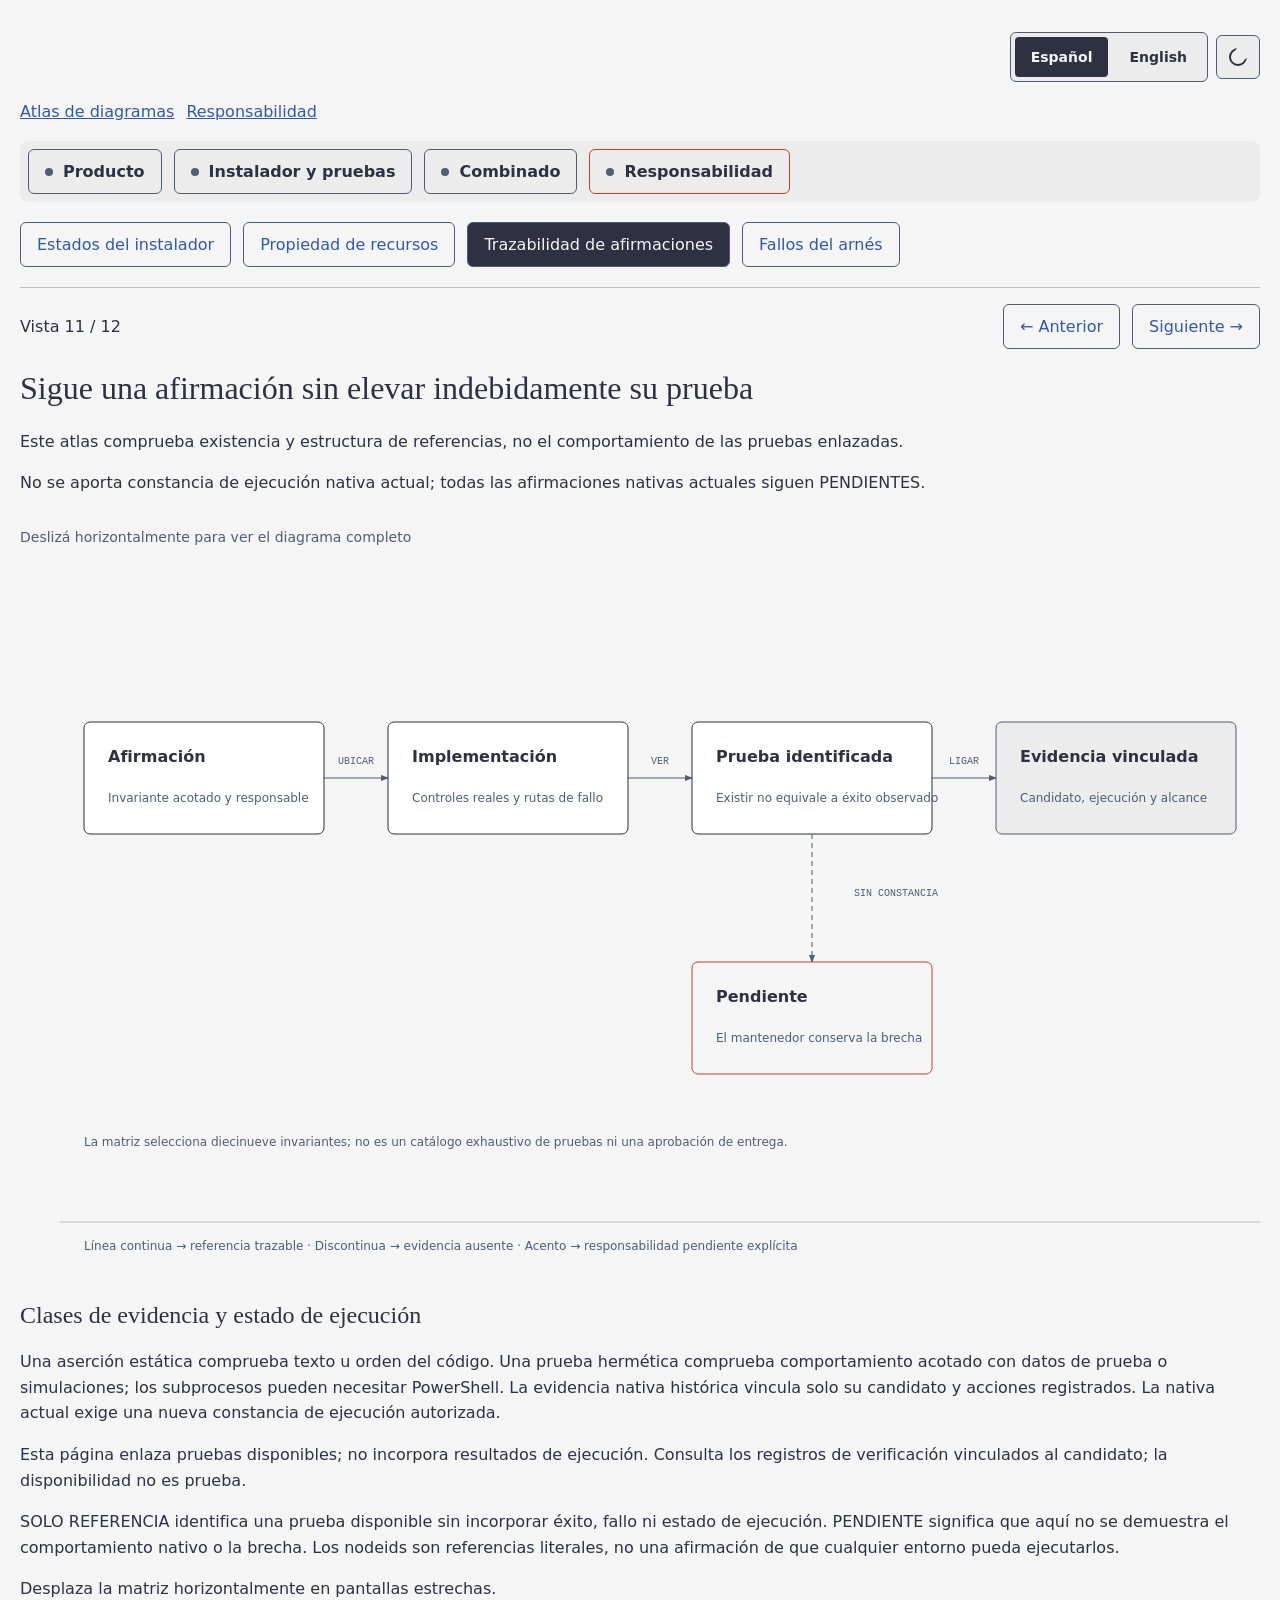
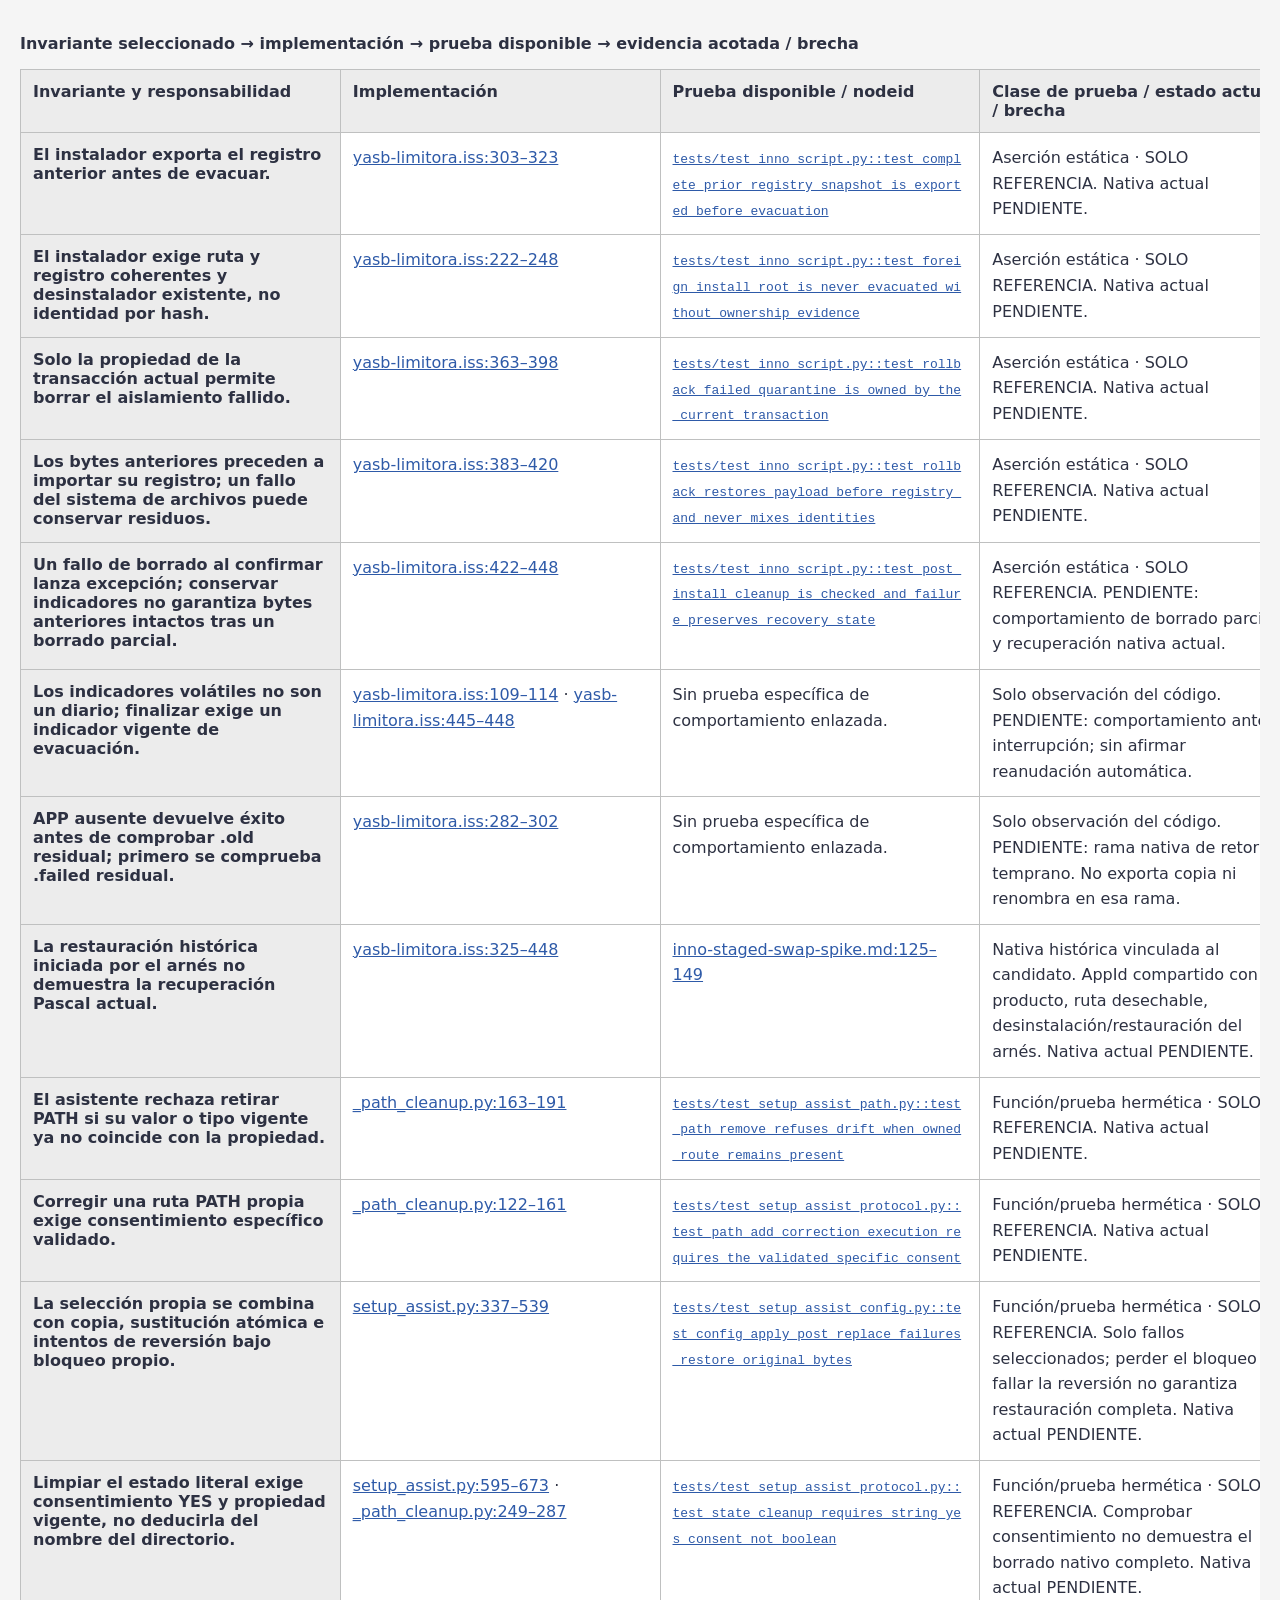
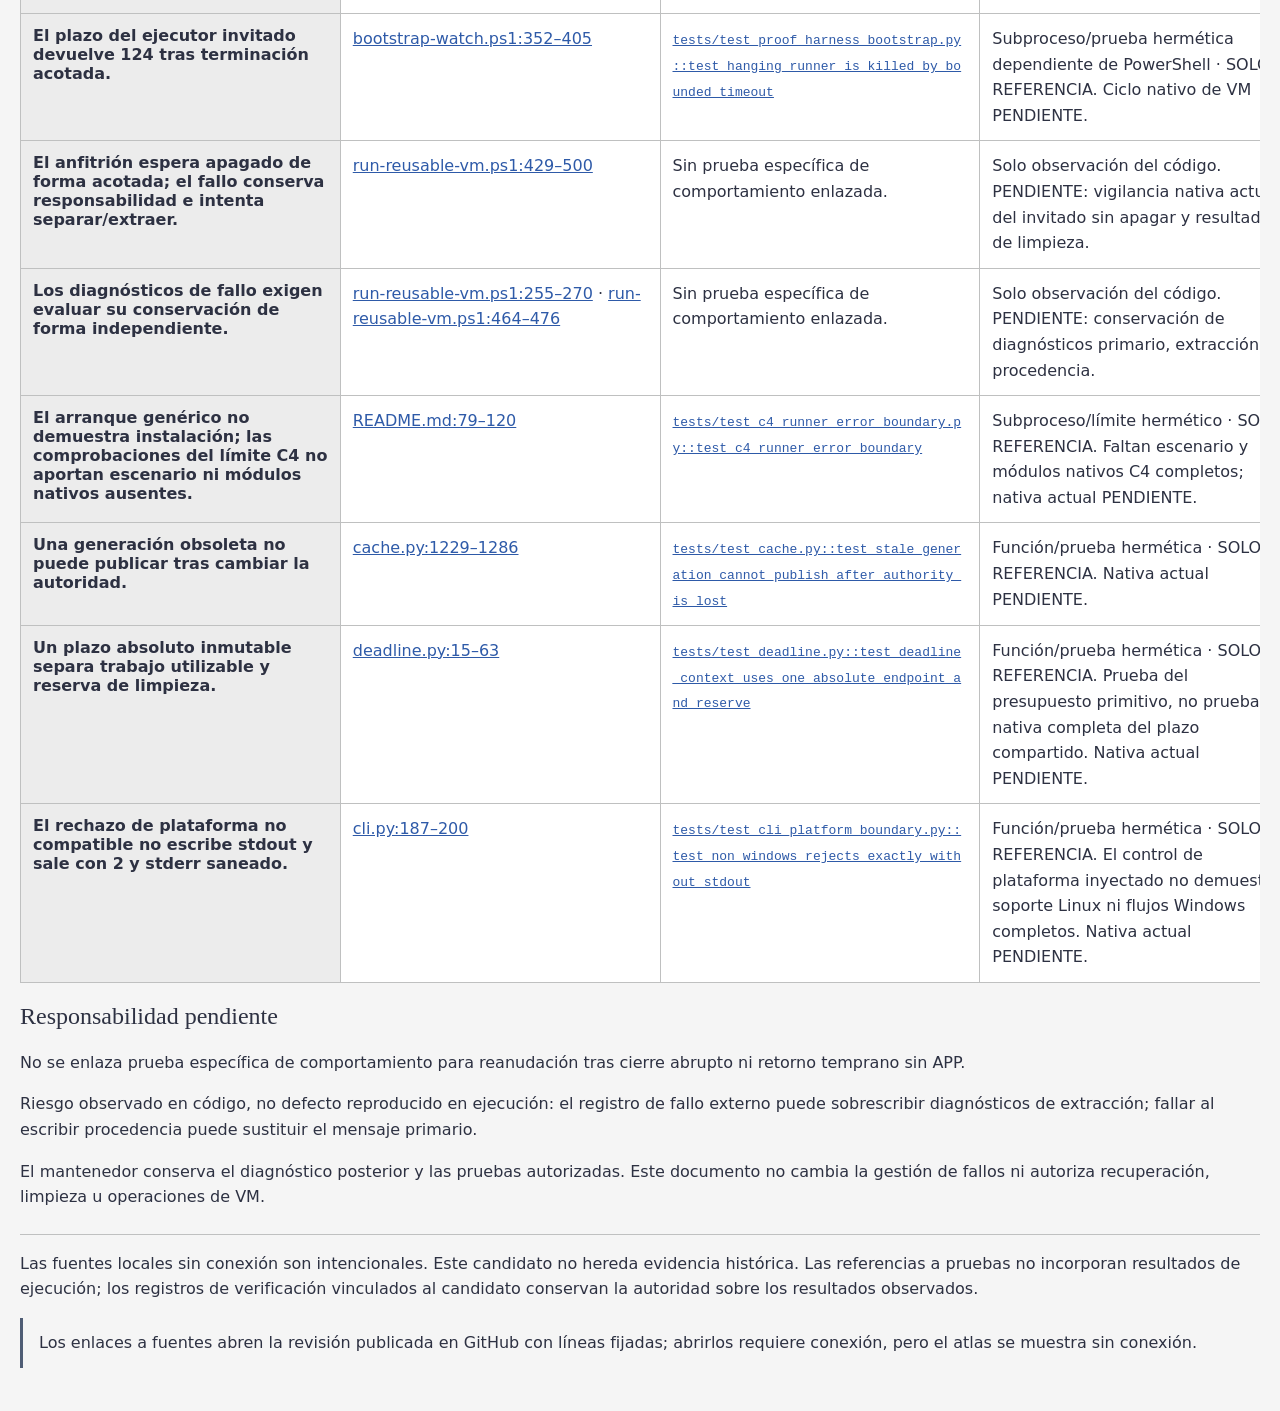
==== commit d5596cbf: "feat(atlas): add persistent light and dark theme toggle" ====
--- a/docs/diagramas/claim-traceability.html
+++ b/docs/diagramas/claim-traceability.html
@@ -1,12 +1,28 @@
 <!doctype html>
 <html lang="en"><head><meta charset="utf-8"><meta name="viewport" content="width=device-width, initial-scale=1"><title>Claim traceability</title><style>
-body{margin:0;background:#f5f5f5;color:#2d3142;font-family:'Geist',system-ui,sans-serif}main{max-width:1280px;margin:auto;padding:32px 20px}h1,h2{font-family:'Instrument Serif',serif;font-weight:400}p,td{line-height:1.6}a{color:#2e5aa8}code{overflow-wrap:anywhere}footer{border-top:1px solid #bfc0c0;margin-top:24px}
-.breadcrumb,.section-nav,.area-nav,.page-nav{display:flex;flex-wrap:wrap;gap:12px;margin:20px 0;align-items:center}.section-nav{padding:8px;background:#ececec;border-radius:8px}.section-nav a,.area-nav a,.page-nav a{padding:12px 16px;border:1px solid #4f5d75;border-radius:6px;text-decoration:none}.section-nav a{display:flex;align-items:center;gap:10px;color:#2d3142;font-weight:600}.section-nav a::before{content:'';width:8px;height:8px;border-radius:50%;background:#4f5d75;display:inline-block;flex-shrink:0}.section-nav [aria-current=location]{border-color:#bf4520}.area-nav [aria-current=page]{background:#2d3142;color:#f5f5f5}.page-nav{border-top:1px solid #bfc0c0;padding-top:16px}.progress{margin-right:auto}a:focus-visible,button:focus-visible{outline:3px solid #2e5aa8;outline-offset:4px}
-[hidden]{display:none!important}#language-controls{width:fit-content;margin-left:auto;border:1px solid #4f5d75;border-radius:6px;padding:4px;background:#ececec}#language-controls button{font:600 14px system-ui,sans-serif;min-height:40px;padding:8px 16px;border:0;background:transparent;color:#2d3142;cursor:pointer}#language-controls [aria-pressed=true]{background:#2d3142;color:#f5f5f5;border-radius:4px}
-figure{container-type:inline-size}.scroll-hint{display:none;font-size:14px;color:#4f5d75}.diagram-container{width:100%;overflow-x:auto}svg{display:block;width:100%;min-width:1280px}.name{font:600 16px system-ui,sans-serif;fill:#2d3142}.detail{font:400 12px system-ui,sans-serif;fill:#4f5d75}.tag{font:500 10px ui-monospace,monospace;fill:#4f5d75}.legend{font:400 12px system-ui,sans-serif;fill:#4f5d75}.table-container{overflow-x:auto}table{border-collapse:collapse;min-width:1280px;width:100%;background:#fff;table-layout:fixed}caption{text-align:left;font-weight:600;margin:16px 0}th,td{padding:12px;text-align:left;vertical-align:top;border:1px solid #bfc0c0;overflow-wrap:anywhere}th{background:#ececec}.source-hint{border-left:3px solid #4f5d75;padding:12px 16px}
+body{margin:0;background:var(--paper);color:var(--ink);font-family:'Geist',system-ui,sans-serif}main{max-width:1280px;margin:auto;padding:32px 20px}h1,h2{font-family:'Instrument Serif',serif;font-weight:400}p,td{line-height:1.6}a{color:var(--link)}code{overflow-wrap:anywhere}footer{border-top:1px solid var(--rule-solid);margin-top:24px}
+.breadcrumb,.section-nav,.area-nav,.page-nav{display:flex;flex-wrap:wrap;gap:12px;margin:20px 0;align-items:center}.section-nav{padding:8px;background:var(--paper-2);border-radius:8px}.section-nav a,.area-nav a,.page-nav a{padding:12px 16px;border:1px solid var(--muted);border-radius:6px;text-decoration:none}.section-nav a{display:flex;align-items:center;gap:10px;color:var(--ink);font-weight:600}.section-nav a::before{content:'';width:8px;height:8px;border-radius:50%;background:var(--muted);display:inline-block;flex-shrink:0}.section-nav [aria-current=location]{border-color:var(--accent)}.area-nav [aria-current=page]{background:var(--ink);color:var(--paper)}.page-nav{border-top:1px solid var(--rule-solid);padding-top:16px}.progress{margin-right:auto}a:focus-visible,button:focus-visible{outline:3px solid var(--link);outline-offset:4px}
+[hidden]{display:none!important}#language-controls{width:fit-content;margin-left:auto;border:1px solid var(--muted);border-radius:6px;padding:4px;background:var(--paper-2)}#language-controls button{font:600 14px system-ui,sans-serif;min-height:40px;padding:8px 16px;border:0;background:transparent;color:var(--ink);cursor:pointer}#language-controls [aria-pressed=true]{background:var(--ink);color:var(--paper);border-radius:4px}
+figure{container-type:inline-size}.scroll-hint{display:none;font-size:14px;color:var(--muted)}.diagram-container{width:100%;overflow-x:auto}svg{display:block;width:100%;min-width:1280px}.name{font:600 16px system-ui,sans-serif;fill:var(--ink)}.detail{font:400 12px system-ui,sans-serif;fill:var(--muted)}.tag{font:500 10px ui-monospace,monospace;fill:var(--muted)}.legend{font:400 12px system-ui,sans-serif;fill:var(--muted)}.table-container{overflow-x:auto}table{border-collapse:collapse;min-width:1280px;width:100%;background:var(--surface);table-layout:fixed}caption{text-align:left;font-weight:600;margin:16px 0}th,td{padding:12px;text-align:left;vertical-align:top;border:1px solid var(--rule-solid);overflow-wrap:anywhere}th{background:var(--paper-2)}.source-hint{border-left:3px solid var(--muted);padding:12px 16px}
 @container(width < 1280px){.scroll-hint{display:block}}@media(max-width:640px){main{padding:20px 16px}.progress{flex-basis:100%}.section-nav a{padding:10px 12px}}@media print{.scroll-hint{display:none}}@media print{svg,table{min-width:0}.diagram-container,.table-container{overflow-x:visible}#language-controls{display:none}}
+
+/* Light retains the original palette. Dark soft/link text is lifted for surface contrast. */
+:root{--paper:#f5f5f5;--paper-2:#ececec;--surface:#fff;--ink:#2d3142;--muted:#4f5d75;--soft:#5a6580;--rule-solid:#bfc0c0;--accent:#bf4520;--link:#2e5aa8;color-scheme:light}
+:root[data-theme="dark"]{--paper:#2d3142;--paper-2:#393e53;--surface:#393e53;--ink:#f5f5f5;--muted:#bfc0c0;--soft:#bfc0c0;--rule-solid:rgba(191,192,192,0.25);--accent:#f08a59;--link:#8ab4ef;color-scheme:dark}
+.control-bar{display:flex;flex-wrap:wrap;justify-content:flex-end;align-items:center;gap:8px}
+.control-bar #language-controls{margin:0}
+#theme-toggle{box-sizing:border-box;display:grid;place-items:center;min-width:44px;min-height:44px;padding:10px;border:1px solid var(--muted);border-radius:6px;background:var(--paper-2);color:var(--ink);cursor:pointer}
+#theme-toggle:hover{border-color:var(--link)}
+.theme-icon{box-sizing:border-box;position:relative;display:block;border:2px solid currentColor;border-radius:50%}
+.theme-moon{width:18px;height:18px}
+.theme-moon::after{content:'';position:absolute;inset:-4px -4px 4px 4px;border-radius:50%;background:var(--paper-2)}
+.theme-sun{display:none;width:12px;height:12px}
+.theme-sun::before{content:'';position:absolute;inset:-7px;border:2px dashed currentColor;border-radius:50%}
+:root[data-theme="dark"] .theme-moon{display:none}
+:root[data-theme="dark"] .theme-sun{display:block}
+@media print{.control-bar{display:none}}
 </style></head><body><main>
-<div id="language-controls" hidden role="group" aria-label="Language" data-i18n-label="Language"><button type="button" data-language="es" lang="es" aria-pressed="false">Español</button> <button type="button" data-language="en" lang="en" aria-pressed="false">English</button></div>
+<div class="control-bar"><div id="language-controls" hidden role="group" aria-label="Language" data-i18n-label="Language"><button type="button" data-language="es" lang="es" aria-pressed="false">Español</button> <button type="button" data-language="en" lang="en" aria-pressed="false">English</button></div><button id="theme-toggle" hidden type="button" aria-pressed="false" aria-label="Switch to dark theme" title="Switch to dark theme"><span class="theme-icon theme-moon" aria-hidden="true"></span><span class="theme-icon theme-sun" aria-hidden="true"></span></button></div>
 <nav class="breadcrumb" aria-label="Breadcrumb" data-i18n-label="Breadcrumb"><a href="index.html">Diagram atlas</a><a href="index.html#responsibility">Responsibility</a></nav>
 <nav class="section-nav" aria-label="Sections" data-i18n-label="Sections"><a href="index.html#product">Product</a><a href="index.html#installer">Installer &amp; proof</a><a href="index.html#combined">Combined</a><a href="index.html#responsibility" aria-current="location">Responsibility</a></nav>
 <nav class="area-nav" aria-label="Area navigation" data-i18n-label="Area navigation"><a href="installer-states.html">Installer states</a><a href="resource-ownership.html">Resource ownership</a><a href="claim-traceability.html" aria-current="page">Claim traceability</a><a href="harness-failures.html">Harness failures</a></nav>
@@ -15,16 +31,16 @@
 <p>This atlas checks reference existence and structure, not the behavior of the referenced tests.</p>
 <p>No native-current execution receipt is supplied; all current native claims remain PENDING.</p>
 <figure style="margin:0"><p class="scroll-hint">Scroll horizontally to see the full diagram</p><div class="diagram-container"><svg xmlns="http://www.w3.org/2000/svg" viewBox="0 0 1280 720" role="img" aria-labelledby="claim-traceability-title claim-traceability-desc">
-<title id="claim-traceability-title">Claim traceability</title><desc id="claim-traceability-desc">A claim links to implementation and a named test, but evidence remains bounded by execution, candidate identity and scope; missing proof stays pending.</desc><defs><marker id="arrow" markerWidth="8" markerHeight="6" refX="7" refY="3" orient="auto"><polygon points="0 0,8 3,0 6" fill="#4f5d75"/></marker></defs><rect width="1280" height="720" fill="#f5f5f5"/>
-<path d="M 304 216 H 368" fill="none" stroke="#4f5d75" marker-end="url(#arrow)"/><path d="M 608 216 H 672" fill="none" stroke="#4f5d75" marker-end="url(#arrow)"/><path d="M 912 216 H 976" fill="none" stroke="#4f5d75" marker-end="url(#arrow)"/><path d="M 792 272 V 400" fill="none" stroke="#4f5d75" stroke-dasharray="5,4" marker-end="url(#arrow)"/>
-<rect x="308" y="188" width="56" height="20" fill="#f5f5f5"/><text x="336" y="202" text-anchor="middle" class="tag">LOCATE</text><rect x="612" y="188" width="56" height="20" fill="#f5f5f5"/><text x="640" y="202" text-anchor="middle" class="tag">CHECK</text><rect x="916" y="188" width="56" height="20" fill="#f5f5f5"/><text x="944" y="202" text-anchor="middle" class="tag">BIND</text><rect x="804" y="320" width="144" height="20" fill="#f5f5f5"/><text x="876" y="334" text-anchor="middle" class="tag">MISSING RECEIPT</text>
-<g data-node="claim"><rect x="64" y="160" width="240" height="112" rx="6" fill="#fff" stroke="#2d3142"/><text x="88" y="200" class="name">Claim</text><text x="88" y="240" class="detail">Narrow invariant and owner</text></g>
-<g data-node="implementation"><rect x="368" y="160" width="240" height="112" rx="6" fill="#fff" stroke="#2d3142"/><text x="392" y="200" class="name">Implementation</text><text x="392" y="240" class="detail">Actual guards and failure paths</text></g>
-<g data-node="test"><rect x="672" y="160" width="240" height="112" rx="6" fill="#fff" stroke="#2d3142"/><text x="696" y="200" class="name">Named test</text><text x="696" y="240" class="detail">Existence is not an observed pass</text></g>
-<g data-node="evidence"><rect x="976" y="160" width="240" height="112" rx="6" fill="#ececec" stroke="#4f5d75"/><text x="1000" y="200" class="name">Bound evidence</text><text x="1000" y="240" class="detail">Candidate, execution and scope</text></g>
-<g data-node="pending"><rect x="672" y="400" width="240" height="112" rx="6" fill="#f5f5f5" stroke="#bf4520"/><text x="696" y="440" class="name">Pending</text><text x="696" y="480" class="detail">Maintainer retains the gap</text></g>
+<title id="claim-traceability-title">Claim traceability</title><desc id="claim-traceability-desc">A claim links to implementation and a named test, but evidence remains bounded by execution, candidate identity and scope; missing proof stays pending.</desc><defs><marker id="arrow" markerWidth="8" markerHeight="6" refX="7" refY="3" orient="auto"><polygon points="0 0,8 3,0 6" fill="var(--muted)"/></marker></defs><rect width="1280" height="720" fill="var(--paper)"/>
+<path d="M 304 216 H 368" fill="none" stroke="var(--muted)" marker-end="url(#arrow)"/><path d="M 608 216 H 672" fill="none" stroke="var(--muted)" marker-end="url(#arrow)"/><path d="M 912 216 H 976" fill="none" stroke="var(--muted)" marker-end="url(#arrow)"/><path d="M 792 272 V 400" fill="none" stroke="var(--muted)" stroke-dasharray="5,4" marker-end="url(#arrow)"/>
+<rect x="308" y="188" width="56" height="20" fill="var(--paper)"/><text x="336" y="202" text-anchor="middle" class="tag">LOCATE</text><rect x="612" y="188" width="56" height="20" fill="var(--paper)"/><text x="640" y="202" text-anchor="middle" class="tag">CHECK</text><rect x="916" y="188" width="56" height="20" fill="var(--paper)"/><text x="944" y="202" text-anchor="middle" class="tag">BIND</text><rect x="804" y="320" width="144" height="20" fill="var(--paper)"/><text x="876" y="334" text-anchor="middle" class="tag">MISSING RECEIPT</text>
+<g data-node="claim"><rect x="64" y="160" width="240" height="112" rx="6" fill="var(--surface)" stroke="var(--ink)"/><text x="88" y="200" class="name">Claim</text><text x="88" y="240" class="detail">Narrow invariant and owner</text></g>
+<g data-node="implementation"><rect x="368" y="160" width="240" height="112" rx="6" fill="var(--surface)" stroke="var(--ink)"/><text x="392" y="200" class="name">Implementation</text><text x="392" y="240" class="detail">Actual guards and failure paths</text></g>
+<g data-node="test"><rect x="672" y="160" width="240" height="112" rx="6" fill="var(--surface)" stroke="var(--ink)"/><text x="696" y="200" class="name">Named test</text><text x="696" y="240" class="detail">Existence is not an observed pass</text></g>
+<g data-node="evidence"><rect x="976" y="160" width="240" height="112" rx="6" fill="var(--paper-2)" stroke="var(--muted)"/><text x="1000" y="200" class="name">Bound evidence</text><text x="1000" y="240" class="detail">Candidate, execution and scope</text></g>
+<g data-node="pending"><rect x="672" y="400" width="240" height="112" rx="6" fill="var(--paper)" stroke="var(--accent)"/><text x="696" y="440" class="name">Pending</text><text x="696" y="480" class="detail">Maintainer retains the gap</text></g>
 <text x="64" y="584" class="detail">The matrix selects nineteen invariants; it is not an exhaustive proof catalog or a delivery approval.</text>
-<line x1="40" y1="660" x2="1240" y2="660" stroke="#bfc0c0"/><text x="64" y="688" class="legend">Solid → traceable reference · Dashed → missing evidence · Accent → explicit unresolved responsibility</text>
+<line x1="40" y1="660" x2="1240" y2="660" stroke="var(--rule-solid)"/><text x="64" y="688" class="legend">Solid → traceable reference · Dashed → missing evidence · Accent → explicit unresolved responsibility</text>
 </svg></div></figure>
 <h2>Evidence classes and execution status</h2>
 <p>Static source assertion checks source text or ordering. Hermetic function/test checks bounded behavior with fixtures or fakes; subprocess tests may need PowerShell. Native historical evidence binds only its recorded candidate and actions. Native current requires a new authorized execution receipt.</p>
@@ -102,6 +118,33 @@
   }
   const controls = document.getElementById('language-controls');
   const buttons = controls.querySelectorAll('button');
+  const themeButton = document.getElementById('theme-toggle');
+  let theme = 'light';
+  const updateThemeControl = () => {
+    const dark = theme === 'dark';
+    const spanish = document.documentElement.lang === 'es';
+    const label = spanish
+      ? (dark ? 'Activar tema claro' : 'Activar tema oscuro')
+      : (dark ? 'Switch to light theme' : 'Switch to dark theme');
+    themeButton.setAttribute('aria-label', label);
+    themeButton.title = label;
+    themeButton.setAttribute('aria-pressed', String(dark));
+  };
+  const applyTheme = selected => {
+    theme = selected === 'dark' ? 'dark' : 'light';
+    document.documentElement.dataset.theme = theme;
+    updateThemeControl();
+  };
+  try {
+    const saved = localStorage.getItem('yasb-limitora-theme');
+    if (saved === 'light' || saved === 'dark') theme = saved;
+  } catch (_) { /* Storage may be unavailable, including on file://. */ }
+  applyTheme(theme);
+  themeButton.addEventListener('click', () => {
+    applyTheme(theme === 'dark' ? 'light' : 'dark');
+    try { localStorage.setItem('yasb-limitora-theme', theme); } catch (_) { /* Session-only choice. */ }
+  });
+  themeButton.hidden = false;
   const applyLanguage = language => {
     for (const {node, original, english} of entries) node.textContent = original.replace(english, language === 'es' ? translations[english] : english);
     document.documentElement.lang = language;
@@ -110,6 +153,7 @@
       element.setAttribute('aria-label', language === 'es' ? translations[english] : english);
     }
     for (const button of buttons) button.setAttribute('aria-pressed', String(button.dataset.language === language));
+    updateThemeControl();
   };
   let language = 'es';
   try {
